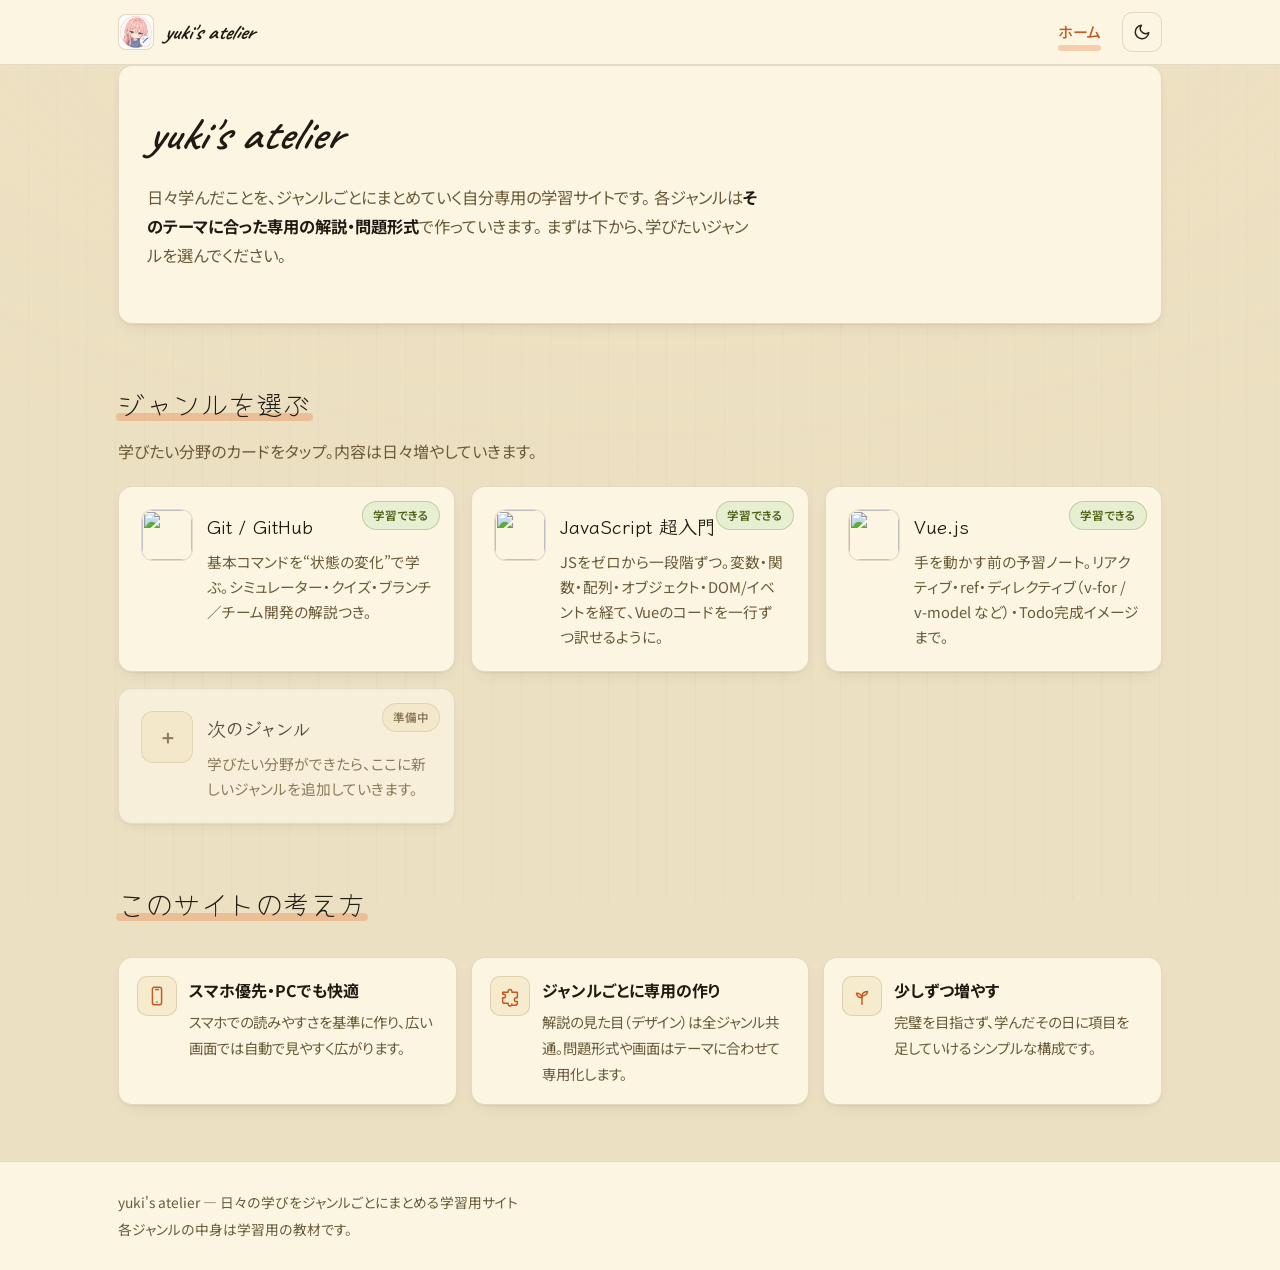
==== index.html @ 54a1a1e9 "Use Devicon brand logos for Git and Vue.js, matching JS Switch the Git and Vue.js hub-card and brand" ====
<!DOCTYPE html>
<html lang="ja">
<head>
  <meta charset="UTF-8" />
  <meta name="viewport" content="width=device-width, initial-scale=1.0" />
  <meta name="description" content="日々の学習をジャンルごとにまとめる、自分専用の学習サイト「yuki's atelier」。スマホでもPCでも使える。" />
  <title>yuki's atelier ｜ 日々の学びをまとめる</title>
  <link rel="icon" href="assets/icons/favicon.ico" sizes="any" />
  <link rel="icon" href="assets/icons/favicon-32.png" type="image/png" sizes="32x32" />
  <link rel="apple-touch-icon" href="assets/icons/apple-touch-icon.png" />
  <meta property="og:type" content="website" />
  <meta property="og:title" content="yuki's atelier" />
  <meta property="og:url" content="https://uiharuyuki.github.io/yuki-atelier/" />
  <meta property="og:image" content="https://uiharuyuki.github.io/yuki-atelier/assets/icons/og-atelier.png" />
  <meta property="og:image:alt" content="yuki's atelier mascot icon" />
  <meta name="twitter:card" content="summary_large_image" />
  <meta name="twitter:image" content="https://uiharuyuki.github.io/yuki-atelier/assets/icons/og-atelier.png" />
  <meta name="theme-color" content="#FBF5E2" media="(prefers-color-scheme: light)" />
  <meta name="theme-color" content="#1A1612" media="(prefers-color-scheme: dark)" />
  <link rel="stylesheet" href="css/style.css" />
</head>
<body>
  <!-- ===== ヘッダー ===== -->
  <header class="site-header">
    <div class="container header-inner">
      <a class="brand" href="index.html">
        <span class="brand-mark brand-mark-image" aria-hidden="true"><img src="assets/icons/atelier-icon.png" alt="" /></span>
        <span class="brand-text">yuki's atelier</span>
      </a>
      <div class="header-tools">
        <nav class="primary-nav" aria-label="メインメニュー">
          <a class="nav-link active" href="index.html" aria-current="page">ホーム</a>
        </nav>
        <button type="button" class="theme-toggle" data-theme-toggle aria-label="テーマ切替" aria-pressed="false">
          <svg class="icon-moon" viewBox="0 0 24 24" fill="none" stroke="currentColor" stroke-width="2" stroke-linecap="round" stroke-linejoin="round" aria-hidden="true"><path d="M21 12.79A9 9 0 1 1 11.21 3 7 7 0 0 0 21 12.79z"/></svg>
          <svg class="icon-sun" viewBox="0 0 24 24" fill="none" stroke="currentColor" stroke-width="2" stroke-linecap="round" stroke-linejoin="round" aria-hidden="true"><circle cx="12" cy="12" r="4"/><path d="M12 2v2M12 20v2M4.93 4.93l1.41 1.41M17.66 17.66l1.41 1.41M2 12h2M20 12h2M4.93 19.07l1.41-1.41M17.66 6.34l1.41-1.41"/></svg>
        </button>
      </div>
    </div>
  </header>

  <main class="container" id="app" tabindex="-1">

    <!-- ヒーロー -->
    <section class="hero">
      <h1 class="hero-title">yuki's atelier</h1>
      <p class="hero-lead">
        日々学んだことを、ジャンルごとにまとめていく自分専用の学習サイトです。
        各ジャンルは<strong>そのテーマに合った専用の解説・問題形式</strong>で作っていきます。
        まずは下から、学びたいジャンルを選んでください。
      </p>
    </section>

    <!-- ジャンル一覧 -->
    <section class="home-section">
      <h2 class="section-title">ジャンルを選ぶ</h2>
      <p class="section-lead">学びたい分野のカードをタップ。内容は日々増やしていきます。</p>

      <div class="hub-grid">

        <!-- Git（公開済み） -->
        <a class="hub-card" href="git/index.html">
          <span class="hub-icon hub-icon-image" aria-hidden="true"><img src="https://cdn.jsdelivr.net/gh/devicons/devicon@v2.16.0/icons/git/git-original.svg" alt="" loading="lazy" /></span>
          <span class="hub-card-body">
            <span class="hub-card-title">Git / GitHub</span>
            <span class="hub-card-desc">基本コマンドを“状態の変化”で学ぶ。シミュレーター・クイズ・ブランチ／チーム開発の解説つき。</span>
          </span>
          <span class="hub-badge hub-badge-ready">学習できる</span>
        </a>

        <!-- JavaScript（公開済み） -->
        <a class="hub-card" href="js/index.html">
          <span class="hub-icon hub-icon-image" aria-hidden="true"><img src="https://cdn.jsdelivr.net/gh/devicons/devicon@v2.16.0/icons/javascript/javascript-original.svg" alt="" loading="lazy" /></span>
          <span class="hub-card-body">
            <span class="hub-card-title">JavaScript 超入門</span>
            <span class="hub-card-desc">JSをゼロから一段階ずつ。変数・関数・配列・オブジェクト・DOM/イベントを経て、Vueのコードを一行ずつ訳せるように。</span>
          </span>
          <span class="hub-badge hub-badge-ready">学習できる</span>
        </a>

        <!-- Vue.js（公開済み） -->
        <a class="hub-card" href="vue/index.html">
          <span class="hub-icon hub-icon-image" aria-hidden="true"><img src="https://cdn.jsdelivr.net/gh/devicons/devicon@v2.16.0/icons/vuejs/vuejs-original.svg" alt="" loading="lazy" /></span>
          <span class="hub-card-body">
            <span class="hub-card-title">Vue.js</span>
            <span class="hub-card-desc">手を動かす前の予習ノート。リアクティブ・ref・ディレクティブ（v-for / v-model など）・Todo完成イメージまで。</span>
          </span>
          <span class="hub-badge hub-badge-ready">学習できる</span>
        </a>

        <!-- 今後追加するジャンルのプレースホルダー -->
        <div class="hub-card hub-card-soon" aria-disabled="true">
          <span class="hub-icon" aria-hidden="true">＋</span>
          <span class="hub-card-body">
            <span class="hub-card-title">次のジャンル</span>
            <span class="hub-card-desc">学びたい分野ができたら、ここに新しいジャンルを追加していきます。</span>
          </span>
          <span class="hub-badge hub-badge-soon">準備中</span>
        </div>

      </div>
    </section>

    <!-- このサイトについて -->
    <section class="home-section">
      <h2 class="section-title">このサイトの考え方</h2>
      <div class="hub-about">
        <div class="hub-about-item">
          <span class="hub-about-icon" aria-hidden="true">
            <svg class="ui-icon" aria-hidden="true"><use href="assets/icons/ui-icons.svg#ic-phone"/></svg>
          </span>
          <div>
            <strong>スマホ優先・PCでも快適</strong>
            <p class="muted">スマホでの読みやすさを基準に作り、広い画面では自動で見やすく広がります。</p>
          </div>
        </div>
        <div class="hub-about-item">
          <span class="hub-about-icon" aria-hidden="true">
            <svg class="ui-icon" aria-hidden="true"><use href="assets/icons/ui-icons.svg#ic-puzzle"/></svg>
          </span>
          <div>
            <strong>ジャンルごとに専用の作り</strong>
            <p class="muted">解説の見た目（デザイン）は全ジャンル共通。問題形式や画面はテーマに合わせて専用化します。</p>
          </div>
        </div>
        <div class="hub-about-item">
          <span class="hub-about-icon" aria-hidden="true">
            <svg class="ui-icon" aria-hidden="true"><use href="assets/icons/ui-icons.svg#ic-sprout"/></svg>
          </span>
          <div>
            <strong>少しずつ増やす</strong>
            <p class="muted">完璧を目指さず、学んだその日に項目を足していけるシンプルな構成です。</p>
          </div>
        </div>
      </div>
    </section>

  </main>

  <footer class="site-footer">
    <div class="container">
      <p>yuki's atelier — 日々の学びをジャンルごとにまとめる学習用サイト</p>
      <p class="muted">各ジャンルの中身は学習用の教材です。</p>
    </div>
  </footer>

  <script src="assets/js/theme.js"></script>
</body>
</html>
---- css/style.css ----
/* =====================================================================
 * style.css — yuki's atelier
 * ---------------------------------------------------------------------
 * デザイン方針:
 *  - 紙のノートのような穏やかな質感（クリーム色＋墨色テキスト）
 *  - オレンジをアクセント色に（マーカー線、CTA、現在地）
 *  - 見出しは手書き風（Klee One / Caveat）、本文は読みやすさ優先
 *  - ライト／ダーク両対応（OS設定＋ data-theme で手動切替）
 *  - 装飾オブジェクト（付箋／テープ／クリップ／破れ紙）は使わない
 *  - スマホ優先、PCで横並びに拡張
 * ===================================================================== */

@import url('https://fonts.googleapis.com/css2?family=Caveat:wght@500;600;700&family=Klee+One:wght@400;600&family=Noto+Sans+JP:wght@400;500;700&family=JetBrains+Mono:wght@400;500;700&family=Yomogi&family=Zen+Kurenaido&display=swap');

/* ===== カラー・タイポ・サイズトークン ===== */
:root {
  --paper:        #FBF5E2;
  --paper-deep:   #F6EBCC;
  --paper-sunken: #E3D5B2;
  --page:         #ECE0C2;
  --ink:          #2A2317;
  --ink-strong:   #1F1A12;
  --ink-soft:     #6B5A38;
  --ink-faint:    #9A8762;
  --border:       rgba(80, 55, 20, 0.14);
  --border-strong:rgba(80, 55, 20, 0.28);
  --accent:       #E97134;
  --accent-deep:  #C25A22;
  --accent-light: #F19146;
  --marker:       rgba(233, 113, 52, 0.30);
  --info-bg:      #FBF0D9;
  --info-bd:      rgba(180, 120, 30, 0.22);
  --warn-bg:      #FBE7CC;
  --warn-bd:      rgba(180, 90, 20, 0.30);
  --ok-bg:        #E7EFD3;
  --ok-bd:        rgba(110, 130, 40, 0.30);
  --ok-text:      #4F6014;
  --ng-text:      #B8421A;
  --code-bg:      #1F1B16;
  --code-text:    #E0D4BA;
  --code-mute:    #9A8762;
  --code-keyword: #F1B454;
  --code-string:  #C7D69B;
  --code-comment: #87765A;

  --shadow:    0 1px 2px rgba(60,40,15,0.06), 0 6px 18px -10px rgba(60,40,15,0.20);
  --shadow-lg: 0 2px 4px rgba(60,40,15,0.08), 0 18px 36px -16px rgba(60,40,15,0.30);

  --radius:    14px;
  --radius-sm: 10px;
  --radius-xs: 6px;

  --maxw: 1080px;

  --font-hand: 'Klee One', 'Caveat', 'Hiragino Mincho ProN', 'Yu Mincho', serif;
  --font-script: 'Caveat', 'Klee One', 'Hiragino Mincho ProN', cursive;
  --font-hand-fancy: 'Yomogi', 'Zen Kurenaido', 'Klee One', 'Caveat', 'Hiragino Mincho ProN', cursive;
  --font-body: 'Noto Sans JP', -apple-system, BlinkMacSystemFont, 'Segoe UI',
               'Hiragino Kaku Gothic ProN', Meiryo, sans-serif;
  --font-mono: 'JetBrains Mono', ui-monospace, SFMono-Regular, 'SF Mono', Menlo, Consolas, monospace;
}

/* ダーク（OS設定で自動） */
@media (prefers-color-scheme: dark) {
  :root:not([data-theme="light"]) {
    --paper:        #2C2620;
    --paper-deep:   #221D17;
    --paper-sunken: #1A1612;
    --page:         #1A1612;
    --ink:          #E8DCC0;
    --ink-strong:   #F4EBCF;
    --ink-soft:     #BFAE85;
    --ink-faint:    #8C7C58;
    --border:       rgba(220, 200, 160, 0.14);
    --border-strong:rgba(220, 200, 160, 0.28);
    --accent:       #EE8E55;
    --accent-deep:  #D4742F;
    --accent-light: #F2A773;
    --marker:       rgba(238, 142, 85, 0.30);
    --info-bg:      #2E261C;
    --info-bd:      rgba(220, 180, 110, 0.20);
    --warn-bg:      #3A2A1C;
    --warn-bd:      rgba(240, 160, 80, 0.30);
    --ok-bg:        #232818;
    --ok-bd:        rgba(180, 200, 110, 0.24);
    --ok-text:      #BACB7C;
    --ng-text:      #E89370;
    --code-bg:      #15110D;
    --code-text:    #DCCFAA;

    --shadow:    0 1px 2px rgba(0,0,0,0.4), 0 8px 22px -10px rgba(0,0,0,0.6);
    --shadow-lg: 0 2px 4px rgba(0,0,0,0.45), 0 20px 40px -16px rgba(0,0,0,0.7);
  }
}

/* ダーク（手動指定） */
:root[data-theme="dark"] {
  --paper:        #2C2620;
  --paper-deep:   #221D17;
  --paper-sunken: #1A1612;
  --page:         #1A1612;
  --ink:          #E8DCC0;
  --ink-strong:   #F4EBCF;
  --ink-soft:     #BFAE85;
  --ink-faint:    #8C7C58;
  --border:       rgba(220, 200, 160, 0.14);
  --border-strong:rgba(220, 200, 160, 0.28);
  --accent:       #EE8E55;
  --accent-deep:  #D4742F;
  --accent-light: #F2A773;
  --marker:       rgba(238, 142, 85, 0.30);
  --info-bg:      #2E261C;
  --info-bd:      rgba(220, 180, 110, 0.20);
  --warn-bg:      #3A2A1C;
  --warn-bd:      rgba(240, 160, 80, 0.30);
  --ok-bg:        #232818;
  --ok-bd:        rgba(180, 200, 110, 0.24);
  --ok-text:      #BACB7C;
  --ng-text:      #E89370;
  --code-bg:      #15110D;
  --code-text:    #DCCFAA;

  --shadow:    0 1px 2px rgba(0,0,0,0.4), 0 8px 22px -10px rgba(0,0,0,0.6);
  --shadow-lg: 0 2px 4px rgba(0,0,0,0.45), 0 20px 40px -16px rgba(0,0,0,0.7);
}

/* ===== リセット ===== */
*, *::before, *::after { box-sizing: border-box; }
html { -webkit-text-size-adjust: 100%; scroll-behavior: smooth; }
body {
  margin: 0;
  font-family: var(--font-body);
  color: var(--ink);
  background: var(--page);
  line-height: 1.8;
  font-size: 16px;
  font-feature-settings: "palt";
}
/* 紙の繊維感（薄い縦罫線とノイズ風グラデーション） */
body::before {
  content: "";
  position: fixed; inset: 0; pointer-events: none; z-index: 0;
  background:
    repeating-linear-gradient(90deg,
      transparent 0, transparent 28px,
      rgba(80,55,20,0.025) 28px, rgba(80,55,20,0.025) 29px),
    radial-gradient(120% 80% at 50% 0%, rgba(255,236,200,0.20), transparent 70%);
}
:root[data-theme="dark"] body::before {
  background:
    repeating-linear-gradient(90deg,
      transparent 0, transparent 28px,
      rgba(220,200,160,0.025) 28px, rgba(220,200,160,0.025) 29px),
    radial-gradient(120% 80% at 50% 0%, rgba(80,55,25,0.30), transparent 70%);
}
@media (prefers-color-scheme: dark) {
  :root:not([data-theme="light"]) body::before {
    background:
      repeating-linear-gradient(90deg,
        transparent 0, transparent 28px,
        rgba(220,200,160,0.025) 28px, rgba(220,200,160,0.025) 29px),
      radial-gradient(120% 80% at 50% 0%, rgba(80,55,25,0.30), transparent 70%);
  }
}
body > * { position: relative; z-index: 1; }

h1, h2, h3, h4 {
  font-family: var(--font-hand);
  color: var(--ink-strong);
  font-weight: 600;
  line-height: 1.45;
  margin: 0 0 .5em;
  letter-spacing: 0.01em;
}
p { margin: 0 0 1em; }
a { color: var(--accent-deep); text-decoration-color: var(--marker); text-decoration-thickness: 2px; text-underline-offset: 3px; }
a:hover { color: var(--accent); }
strong { color: var(--ink-strong); font-weight: 700; }

code, .mono {
  font-family: var(--font-mono);
  font-size: 0.92em;
}

/* ===== 共通アイコン（SVG スプライト） ===== */
.ui-icon {
  display: inline-block;
  width: 1em; height: 1em;
  vertical-align: -0.12em;
  fill: none; stroke: currentColor;
  flex: 0 0 auto;
}
.ui-icon-lg { width: 28px; height: 28px; vertical-align: middle; }
.ui-icon-md { width: 22px; height: 22px; vertical-align: middle; }
.ui-icon-sm { width: 16px; height: 16px; vertical-align: -0.18em; }
.ui-icon-inline { width: 1em; height: 1em; vertical-align: -0.14em; margin-right: 2px; }
.ui-icon.ok { color: var(--ok-text); }
.ui-icon.ng { color: var(--ng-text); }
.ui-icon.accent { color: var(--accent-deep); }

button { font-family: inherit; }

.container { width: 100%; max-width: var(--maxw); margin: 0 auto; padding: 0 18px; }
.muted { color: var(--ink-soft); }
.small { font-size: .86rem; }

.sr-only {
  position: absolute; width: 1px; height: 1px; padding: 0; margin: -1px;
  overflow: hidden; clip: rect(0,0,0,0); white-space: nowrap; border: 0;
}

:focus-visible {
  outline: 3px solid rgba(233, 113, 52, 0.45);
  outline-offset: 2px;
  border-radius: 4px;
}
#app:focus { outline: none; }

/* ===== ヘッダー ===== */
.site-header {
  background: var(--paper);
  border-bottom: 1px solid var(--border);
  position: sticky; top: 0; z-index: 50;
  backdrop-filter: blur(4px);
}
.header-inner {
  display: flex; align-items: center; justify-content: space-between;
  min-height: 64px; gap: 12px;
}
.header-tools {
  display: flex; align-items: center; gap: 8px;
}
.brand {
  display: inline-flex; align-items: center; gap: 10px;
  color: var(--ink-strong); text-decoration: none;
  font-family: var(--font-script);
  font-weight: 700; font-size: 1.35rem; font-style: italic;
  line-height: 1;
}
.brand-mark {
  display: inline-grid; place-items: center;
  width: 36px; height: 36px; border-radius: 8px;
  background: var(--paper-deep); color: var(--accent-deep);
  font-family: var(--font-mono); font-weight: 700; font-size: 0.95rem;
  border: 1px solid var(--border);
  letter-spacing: -0.02em;
}
.brand-mark-image {
  background: var(--paper);
  overflow: hidden;
  padding: 0;
}
.brand-mark img {
  display: block;
  width: 100%; height: 100%;
  border-radius: inherit;
  object-fit: cover;
}
.primary-nav { display: flex; gap: 2px; align-items: center; }
.nav-link {
  background: transparent; border: none; cursor: pointer;
  padding: 9px 13px; border-radius: var(--radius-sm);
  color: var(--ink-soft); font-size: .94rem; font-weight: 500;
  text-decoration: none; display: inline-flex; align-items: center;
  font-family: var(--font-body);
}
.nav-link:hover { background: var(--paper-deep); color: var(--ink); }
.nav-link.active {
  color: var(--accent-deep);
  background: transparent;
  position: relative;
}
.nav-link.active::after {
  content: ""; position: absolute;
  left: 13px; right: 13px; bottom: 4px; height: 6px;
  background: var(--marker); border-radius: 4px;
  z-index: -1;
}
.nav-hub { color: var(--accent-deep); font-weight: 600; }

.nav-toggle {
  display: none; width: 44px; height: 44px;
  border: 1px solid var(--border); background: var(--paper);
  border-radius: var(--radius-sm); cursor: pointer; position: relative;
}
.nav-toggle-bar, .nav-toggle-bar::before, .nav-toggle-bar::after {
  content: ""; position: absolute; left: 50%; width: 18px; height: 2px;
  background: var(--ink); transform: translateX(-50%); transition: .2s;
}
.nav-toggle-bar { top: 50%; transform: translate(-50%, -50%); }
.nav-toggle-bar::before { top: -6px; }
.nav-toggle-bar::after { top: 6px; }

/* テーマ切替ボタン */
.theme-toggle {
  display: inline-grid; place-items: center;
  width: 40px; height: 40px;
  border: 1px solid var(--border); border-radius: var(--radius-sm);
  background: var(--paper); color: var(--ink);
  cursor: pointer; transition: background .15s, border-color .15s;
}
.theme-toggle:hover { background: var(--paper-deep); border-color: var(--border-strong); }
.theme-toggle svg { width: 18px; height: 18px; }
.theme-toggle .icon-sun { display: none; }
.theme-toggle .icon-moon { display: block; }
:root[data-theme="dark"] .theme-toggle .icon-sun { display: block; }
:root[data-theme="dark"] .theme-toggle .icon-moon { display: none; }
@media (prefers-color-scheme: dark) {
  :root:not([data-theme="light"]) .theme-toggle .icon-sun { display: block; }
  :root:not([data-theme="light"]) .theme-toggle .icon-moon { display: none; }
}

/* ===== レイアウト共通 ===== */
main { padding: 32px 0 64px; min-height: 60vh; }
.view-title {
  font-size: 2.2rem;
  display: inline-block; position: relative;
  font-family: var(--font-hand-fancy);
  font-weight: 400;
  letter-spacing: 0.02em;
}
.view-title::after {
  content: ""; position: absolute;
  left: -4px; right: -4px; bottom: 4px; height: 10px;
  background: var(--marker); border-radius: 6px; z-index: -1;
}
.view-lead { color: var(--ink-soft); max-width: 70ch; margin-bottom: 28px; font-size: 1rem; }
.section-title {
  font-size: 1.7rem; margin-top: 12px;
  display: inline-block; position: relative;
  font-family: var(--font-hand-fancy);
  font-weight: 400;
  letter-spacing: 0.02em;
}
.section-title::after {
  content: ""; position: absolute;
  left: -2px; right: -2px; bottom: 2px; height: 8px;
  background: var(--marker); border-radius: 4px; z-index: -1;
}
.section-lead { color: var(--ink-soft); max-width: 70ch; }
.home-section, .progress-panel { margin-top: 48px; }

/* ===== ボタン ===== */
.btn {
  display: inline-flex; align-items: center; justify-content: center;
  min-height: 44px; padding: 10px 20px; border-radius: var(--radius-sm);
  font-size: .98rem; font-weight: 600; cursor: pointer;
  border: 1px solid transparent;
  text-decoration: none; transition: background .15s, transform .05s, box-shadow .15s;
  font-family: var(--font-body);
}
.btn:active { transform: translateY(1px); }
.btn-primary {
  background: linear-gradient(180deg, var(--accent-light) 0%, var(--accent) 100%);
  color: #FFFAEC; border-color: var(--accent-deep);
  box-shadow: 0 1px 2px rgba(195,80,30,0.25);
}
.btn-primary:hover { filter: brightness(1.05); box-shadow: var(--shadow); }
.btn-ghost {
  background: var(--paper); color: var(--ink);
  border-color: var(--border-strong);
}
.btn-ghost:hover { background: var(--paper-deep); }
.btn-sm { min-height: 38px; padding: 6px 14px; font-size: .88rem; }

/* ===== ヒーロー ===== */
.hero {
  background: var(--paper);
  border: 1px solid var(--border); border-radius: var(--radius);
  padding: 36px 28px; box-shadow: var(--shadow);
  position: relative;
}
.hero-title {
  font-size: 2.4rem;
  font-family: var(--font-script); font-style: italic;
  margin-bottom: .35em;
}
.hero-lead { color: var(--ink-soft); max-width: 68ch; font-size: 1.02rem; }
.hero-actions { display: flex; flex-wrap: wrap; gap: 10px; margin-top: 14px; }

/* ===== 共通カード ===== */
.progress-panel {
  background: var(--paper); border: 1px solid var(--border);
  border-radius: var(--radius); padding: 24px; box-shadow: var(--shadow);
}
.stat-row { display: grid; grid-template-columns: repeat(3, 1fr); gap: 12px; }
.stat {
  background: var(--paper-deep); border: 1px solid var(--border);
  border-radius: var(--radius-sm); padding: 16px 12px; text-align: center;
}
.stat-num { display: block; font-size: 1.6rem; font-weight: 700; color: var(--accent-deep); font-family: var(--font-hand); }
.stat-label { display: block; font-size: .82rem; color: var(--ink-soft); margin-top: 4px; }

/* ===== ホーム: 入口カード ===== */
.entry-grid { display: grid; grid-template-columns: 1fr; gap: 14px; }
.entry-card {
  text-align: left; background: var(--paper);
  border: 1px solid var(--border); border-radius: var(--radius);
  padding: 22px; cursor: pointer; box-shadow: var(--shadow);
  transition: border-color .15s, transform .08s, box-shadow .15s;
  color: var(--ink); font-family: inherit;
}
.entry-card:hover { border-color: var(--accent); transform: translateY(-2px); box-shadow: var(--shadow-lg); }
.entry-icon {
  display: inline-grid; place-items: center;
  width: 38px; height: 38px; border-radius: 10px;
  background: var(--paper-deep); border: 1px solid var(--border);
  color: var(--accent-deep);
}
.entry-icon .ui-icon { width: 22px; height: 22px; }
.entry-title { font-size: 1.15rem; margin: 8px 0 4px; }
.entry-desc { color: var(--ink-soft); margin: 0; font-size: .92rem; }

/* ===== ジャンルカード（atelierハブ） ===== */
.hub-grid {
  display: grid; grid-template-columns: 1fr; gap: 16px; margin-top: 20px;
}
.hub-card {
  position: relative; display: flex; align-items: flex-start; gap: 14px;
  background: var(--paper); border: 1px solid var(--border); border-radius: var(--radius);
  padding: 22px 22px 22px 22px; box-shadow: var(--shadow);
  text-decoration: none; color: var(--ink);
  transition: border-color .15s, transform .08s, box-shadow .15s;
}
.hub-card:hover { border-color: var(--accent); transform: translateY(-2px); box-shadow: var(--shadow-lg); }
.hub-icon {
  flex: 0 0 auto; display: inline-grid; place-items: center;
  width: 52px; height: 52px; border-radius: 12px;
  background: var(--paper-deep); border: 1px solid var(--border);
  font-size: 1.2rem; color: var(--accent-deep);
  font-family: var(--font-mono); font-weight: 700;
}
.hub-icon-image { background: var(--paper); overflow: hidden; padding: 0; }
.hub-icon img {
  display: block;
  width: 100%; height: 100%;
  border-radius: inherit;
  object-fit: cover;
}
.hub-card-body { display: flex; flex-direction: column; gap: 6px; }
.hub-card-title {
  font-weight: 600; font-size: 1.18rem;
  font-family: var(--font-hand); color: var(--ink-strong);
}
.hub-card-desc { color: var(--ink-soft); font-size: .92rem; line-height: 1.7; }

/* 状態バッジ */
.hub-badge {
  position: absolute; top: 14px; right: 14px;
  font-size: .72rem; font-weight: 600; padding: 3px 10px;
  border-radius: 999px; white-space: nowrap;
  font-family: var(--font-body);
}
.hub-badge-ready {
  background: var(--ok-bg); color: var(--ok-text);
  border: 1px solid var(--ok-bd);
}
.hub-badge-soon  {
  background: var(--paper-deep); color: var(--ink-soft);
  border: 1px solid var(--border);
}
.hub-card-soon { cursor: default; opacity: .75; }
.hub-card-soon:hover { transform: none; border-color: var(--border); box-shadow: var(--shadow); }
.hub-card-soon .hub-icon { color: var(--ink-soft); }

/* このサイトについて */
.hub-about { display: grid; grid-template-columns: 1fr; gap: 14px; margin-top: 20px; }
.hub-about-item {
  display: flex; gap: 12px; align-items: flex-start;
  background: var(--paper); border: 1px solid var(--border);
  border-radius: var(--radius); padding: 18px; box-shadow: var(--shadow);
}
.hub-about-icon {
  flex: 0 0 auto;
  display: inline-grid; place-items: center;
  width: 40px; height: 40px; border-radius: 10px;
  background: var(--paper-deep); border: 1px solid var(--border);
  color: var(--accent-deep);
}
.hub-about-icon .ui-icon { width: 22px; height: 22px; }
.hub-about-item p { margin: 4px 0 0; font-size: .9rem; color: var(--ink-soft); }
.hub-about-item strong { color: var(--ink-strong); }

/* ===== 4つの状態エリア（Git） ===== */
.state-areas {
  display: grid; grid-template-columns: 1fr; gap: 10px; margin-top: 16px;
}
.state-col {
  background: var(--paper); border: 1px solid var(--border);
  border-radius: var(--radius); padding: 16px; box-shadow: var(--shadow);
  border-top: 4px solid var(--border-strong);
}
.area-working { border-top-color: #8E6FB0; }
.area-staging { border-top-color: var(--accent); }
.area-local   { border-top-color: #6B8C3A; }
.area-github  { border-top-color: #3C7AAD; }
.area-head { margin-bottom: 10px; }
.area-title { font-size: 1.05rem; margin: 0; font-family: var(--font-hand); }
.area-sub { font-size: .78rem; color: var(--ink-soft); margin: 2px 0 0; }
.area-body { display: flex; flex-direction: column; gap: 8px; min-height: 48px; }
.area-empty { color: var(--ink-soft); font-size: .85rem; margin: 6px 0; }
.area-note { font-size: .76rem; color: var(--ink-soft); margin: 10px 0 0; border-top: 1px dashed var(--border); padding-top: 8px; }

/* ファイル/コミットカード */
.card {
  display: flex; align-items: center; gap: 8px;
  background: var(--paper-deep); border: 1px solid var(--border);
  border-radius: var(--radius-sm); padding: 8px 12px; font-size: .9rem;
  animation: pop .25s ease;
}
@keyframes pop { from { opacity: 0; transform: scale(.96); } to { opacity: 1; transform: scale(1); } }
.card-icon { display: inline-flex; align-items: center; color: var(--ink-soft); }
.card-icon .ui-icon { width: 14px; height: 14px; }
.commit-card .card-icon { color: var(--accent-deep); }
.card-name { flex: 1; font-weight: 600; word-break: break-all; font-family: var(--font-mono); font-size: .88rem; }
.card-tag {
  font-size: .72rem; padding: 2px 8px; border-radius: 999px;
  background: var(--paper-sunken); color: var(--ink-soft); white-space: nowrap;
}
.file-card.kind-modified { border-left: 3px solid var(--accent); }
.file-card.kind-untracked { border-left: 3px solid #8E6FB0; }
.file-card.kind-staged { border-left: 3px solid #6B8C3A; }
.commit-card { background: var(--ok-bg); border-color: var(--ok-bd); }
.commit-card.incoming { background: var(--warn-bg); border-color: var(--warn-bd); }
.commit-id { font-family: var(--font-mono); font-size: .76rem; color: var(--ok-text); }
.commit-card.incoming .commit-id { color: var(--accent-deep); }

.area-arrow {
  display: flex; align-items: center; justify-content: center; gap: 8px;
  color: var(--ink-soft); font-size: .82rem;
}
.arrow-glyph { transform: rotate(90deg); font-size: 1.2rem; color: var(--ink-faint); }
.arrow-label { font-family: var(--font-mono); font-size: .76rem; background: var(--paper-sunken); padding: 2px 8px; border-radius: 999px; }

/* ===== 状況から学ぶ ===== */
.situation-grid { display: grid; grid-template-columns: 1fr; gap: 14px; }
.situation-card {
  display: flex; flex-direction: column; gap: 6px; text-align: left;
  background: var(--paper); border: 1px solid var(--border); border-radius: var(--radius);
  padding: 18px; cursor: pointer; box-shadow: var(--shadow);
  transition: border-color .15s, transform .08s;
  color: var(--ink); font-family: inherit;
}
.situation-card:hover { border-color: var(--accent); transform: translateY(-2px); }
.situation-icon {
  display: inline-grid; place-items: center;
  width: 36px; height: 36px; border-radius: 9px;
  background: var(--paper-deep); border: 1px solid var(--border);
  color: var(--accent-deep);
  flex: 0 0 auto;
}
.situation-icon .ui-icon { width: 20px; height: 20px; }
.situation-title { font-weight: 700; font-size: 1.05rem; font-family: var(--font-hand); }
.situation-desc { color: var(--ink-soft); font-size: .9rem; }

/* 詳細パネル */
.detail-panel { margin-top: 22px; }
.detail-card {
  background: var(--paper); border: 1px solid var(--border); border-radius: var(--radius);
  padding: 24px; box-shadow: var(--shadow); animation: pop .2s ease;
}
.detail-title { font-size: 1.4rem; }
.detail-cmd-name {
  font-size: 1.15rem; background: var(--paper-deep);
  padding: 4px 12px; border-radius: 8px; border: 1px solid var(--border);
  font-family: var(--font-mono);
}
.detail-block { margin: 16px 0; }
.detail-label { font-size: .82rem; color: var(--ink-soft); margin: 0 0 4px; font-weight: 700; }
.detail-block p { margin: 0; }
.myth {
  color: var(--accent-deep); background: var(--warn-bg);
  border: 1px solid var(--warn-bd); padding: 10px 14px; border-radius: var(--radius-sm);
}
.cmd-pill-list { list-style: none; padding: 0; margin: 0; display: flex; flex-wrap: wrap; gap: 8px; }
.cmd-pill {
  background: var(--info-bg); border: 1px solid var(--info-bd);
  color: var(--accent-deep); padding: 6px 12px; border-radius: 999px;
  font-size: .85rem; font-family: var(--font-mono);
}

/* デモステージ */
.demo-stage { margin-top: 16px; }
.mini-terminal {
  background: var(--code-bg); color: var(--code-text);
  border-radius: var(--radius-sm); padding: 14px 16px;
  font-family: var(--font-mono); font-size: .85rem; line-height: 1.85;
  overflow-x: auto; margin-bottom: 14px;
  border: 1px solid rgba(0,0,0,0.1);
  white-space: pre-wrap; word-break: break-word;
}

/* ===== コマンドから学ぶ ===== */
.command-grid { display: grid; grid-template-columns: 1fr; gap: 14px; }
.command-card {
  position: relative; text-align: left; background: var(--paper);
  border: 1px solid var(--border); border-radius: var(--radius); padding: 18px;
  cursor: pointer; box-shadow: var(--shadow);
  transition: border-color .15s, transform .08s;
  color: var(--ink); font-family: inherit;
}
.command-card:hover { border-color: var(--accent); transform: translateY(-2px); }
.command-name {
  display: inline-block; font-size: .95rem; font-weight: 700; color: var(--accent-deep);
  background: var(--paper-deep); padding: 4px 10px; border-radius: 6px;
  border: 1px solid var(--border); font-family: var(--font-mono);
}
.command-area {
  display: inline-block; margin-left: 8px; font-size: .72rem;
  background: var(--paper-sunken); color: var(--ink-soft);
  padding: 2px 10px; border-radius: 999px;
}
.command-meaning { margin: 12px 0 0; color: var(--ink-soft); font-size: .9rem; }
.learned-badge {
  position: absolute; top: 14px; right: 14px;
  font-size: .72rem; color: var(--ok-text); background: var(--ok-bg);
  border: 1px solid var(--ok-bd); padding: 3px 10px; border-radius: 999px;
  display: inline-flex; align-items: center; gap: 4px;
}
.learned-badge .ui-icon { width: 12px; height: 12px; }

/* ===== シミュレーター ===== */
.helper-row { display: flex; flex-wrap: wrap; gap: 8px; margin-bottom: 14px; }
.sim-btn-grid { display: grid; grid-template-columns: repeat(auto-fill, minmax(160px, 1fr)); gap: 10px; margin-bottom: 16px; }
.sim-cmd-btn {
  min-height: 44px; background: var(--paper); border: 1px solid var(--border);
  border-radius: var(--radius-sm); padding: 8px 12px; cursor: pointer; text-align: left;
  transition: border-color .15s, background .15s;
  color: var(--ink);
}
.sim-cmd-btn:hover { border-color: var(--accent); background: var(--paper-deep); }
.sim-cmd-btn code { font-size: .85rem; color: var(--ink); font-family: var(--font-mono); }

.sim-form { display: flex; gap: 8px; margin-bottom: 16px; flex-wrap: wrap; }
.sim-input {
  flex: 1 1 220px; min-height: 44px; padding: 10px 14px;
  border: 1px solid var(--border-strong); border-radius: var(--radius-sm); font-size: .95rem;
  font-family: var(--font-mono); background: var(--paper); color: var(--ink);
}
.sim-input:focus { border-color: var(--accent); outline: none; box-shadow: 0 0 0 3px rgba(233,113,52,0.18); }

.terminal {
  background: var(--code-bg); color: var(--code-text);
  border-radius: var(--radius); padding: 16px 18px;
  font-family: var(--font-mono); font-size: .88rem; line-height: 1.85;
  max-height: 260px; overflow-y: auto; margin-bottom: 28px;
  border: 1px solid rgba(0,0,0,0.15);
}
.term-line { white-space: pre-wrap; word-break: break-word; margin: 2px 0; }
.term-prompt { color: #C7D69B; }
.term-info { color: #87765A; }
.term-err { color: #E89370; }
.term-out { color: var(--code-text); }

/* ===== クイズ ===== */
.quiz-mode-row { display: flex; flex-wrap: wrap; gap: 10px; margin: 22px 0; }
.quiz-stage { margin-top: 8px; }
.quiz-card {
  background: var(--paper); border: 1px solid var(--border); border-radius: var(--radius);
  padding: 24px; box-shadow: var(--shadow); animation: pop .2s ease;
}
.quiz-counter { color: var(--ink-soft); font-size: .85rem; margin: 0 0 6px; font-family: var(--font-mono); }
.quiz-question { font-size: 1.25rem; margin-bottom: 18px; font-family: var(--font-hand); }
.quiz-choices { display: grid; grid-template-columns: 1fr; gap: 10px; margin-bottom: 14px; }
.quiz-choice {
  min-height: 48px; text-align: left; background: var(--paper-deep);
  border: 1px solid var(--border); border-radius: var(--radius-sm); padding: 12px 16px;
  cursor: pointer; transition: border-color .15s, background .15s;
  color: var(--ink); font-family: inherit;
}
.quiz-choice:hover:not(:disabled) { border-color: var(--accent); background: var(--paper); }
.quiz-choice:disabled { cursor: default; }
.quiz-choice.correct { background: var(--ok-bg); border-color: var(--ok-bd); }
.quiz-choice.wrong { background: var(--warn-bg); border-color: var(--warn-bd); }
.quiz-choice code { font-size: .9rem; }

.quiz-feedback { margin-top: 10px; }
.fb-result { font-weight: 700; font-size: 1.05rem; margin: 8px 0; font-family: var(--font-hand); }
.fb-result.ok { color: var(--ok-text); }
.fb-result.ng { color: var(--ng-text); }
.fb-explain {
  background: var(--paper-deep); border: 1px solid var(--border);
  border-radius: var(--radius-sm); padding: 14px; margin-bottom: 14px;
}
.quiz-empty {
  background: var(--paper); border: 1px dashed var(--border-strong);
  border-radius: var(--radius); padding: 28px; text-align: center; color: var(--ink-soft);
}

/* ===== フッター ===== */
.site-footer {
  border-top: 1px solid var(--border); background: var(--paper);
  padding: 26px 0; margin-top: 56px;
}
.site-footer p { margin: 2px 0; font-size: .86rem; color: var(--ink-soft); }

/* ===== コールアウト ===== */
.callout {
  border-radius: var(--radius-sm); padding: 14px 16px 14px 18px;
  margin: 18px 0; font-size: .94rem; line-height: 1.85;
  border: 1px solid var(--border);
  background: var(--paper-deep);
  position: relative;
}
.callout::before {
  content: ""; position: absolute;
  left: 0; top: 8px; bottom: 8px; width: 3px;
  background: var(--ink-faint); border-radius: 2px;
}
.callout-info {
  background: var(--info-bg); border-color: var(--info-bd);
}
.callout-info::before { background: var(--accent); }
.callout-warn {
  background: var(--warn-bg); border-color: var(--warn-bd);
  color: var(--ink);
}
.callout-warn::before { background: var(--accent-deep); }
.callout code {
  background: rgba(80,55,20,0.08); color: var(--ink-strong);
  padding: 1px 6px; border-radius: 4px; border: 1px solid var(--border);
}
:root[data-theme="dark"] .callout code {
  background: rgba(220,200,160,0.10);
}
@media (prefers-color-scheme: dark) {
  :root:not([data-theme="light"]) .callout code {
    background: rgba(220,200,160,0.10);
  }
}

/* ===== 比較カード ===== */
.compare-grid { display: grid; grid-template-columns: 1fr; gap: 14px; margin: 18px 0; }
.compare-card {
  background: var(--paper); border: 1px solid var(--border);
  border-radius: var(--radius); padding: 20px; box-shadow: var(--shadow);
  border-top: 4px solid var(--border-strong);
}
.compare-main { border-top-color: #6B8C3A; }
.compare-feature { border-top-color: #8E6FB0; }
.compare-title { font-size: 1.05rem; margin-bottom: 8px; font-family: var(--font-hand); }
.compare-card ul { margin: 0; padding-left: 1.2em; }
.compare-card li { margin: 4px 0; font-size: .92rem; }

/* ===== テーブル ===== */
.branch-table {
  width: 100%; border-collapse: collapse; margin: 18px 0; font-size: .92rem;
  background: var(--paper); border: 1px solid var(--border);
  border-radius: var(--radius); overflow: hidden;
}
.branch-table th, .branch-table td {
  text-align: left; padding: 12px 14px;
  border-bottom: 1px solid var(--border); vertical-align: top;
}
.branch-table thead th {
  background: var(--paper-deep); font-size: .86rem;
  font-family: var(--font-hand); font-weight: 600;
  color: var(--ink-strong);
}
.branch-table tr:last-child td { border-bottom: none; }
.branch-table code {
  background: var(--paper-deep); padding: 1px 6px;
  border-radius: 4px; border: 1px solid var(--border);
}
.cmd-table-wrap { overflow-x: auto; }
.branch-section { margin: 32px 0; }
.branch-section code { word-break: break-word; }
.nowrap { white-space: nowrap; }

/* ===== ブランチ図（Git） ===== */
.git-graph {
  display: flex; flex-direction: column; gap: 14px;
  background: var(--paper-deep); border: 1px solid var(--border);
  border-radius: var(--radius); padding: 20px; margin: 18px 0;
}
.glane {
  background: var(--paper); border: 1px solid var(--border);
  border-radius: var(--radius); padding: 16px; box-shadow: var(--shadow);
}
.glane-head { font-weight: 700; display: flex; align-items: center; gap: 8px; margin-bottom: 8px; font-family: var(--font-hand); }
.glane-dot { width: 12px; height: 12px; border-radius: 50%; display: inline-block; }
.glane-main .glane-dot { background: #6B8C3A; }
.glane-feature .glane-dot { background: #8E6FB0; }
.gcommits { list-style: none; margin: 0; padding: 0; }
.gc { position: relative; padding: 8px 0 8px 28px; font-size: .9rem; }
.gc::before {
  content: ""; position: absolute; left: 0; top: 13px;
  width: 14px; height: 14px; border-radius: 50%; background: var(--paper); z-index: 1;
}
.glane-main .gc::before { border: 3px solid #6B8C3A; }
.glane-feature .gc::before { border: 3px solid #8E6FB0; }
.gc::after {
  content: ""; position: absolute; left: 6px; top: 13px; bottom: -8px; width: 2px;
}
.glane-main .gc::after { background: rgba(107,140,58,0.5); }
.glane-feature .gc::after { background: rgba(142,111,176,0.5); }
.gc:last-child::after { display: none; }
.gc-split { color: var(--accent-deep); font-weight: 700; }
.gc-merge, .gc-done { color: var(--ok-text); font-weight: 700; }
.gc code { background: var(--paper-deep); padding: 1px 5px; border-radius: 4px; border: 1px solid var(--border); }

.gconnect { display: flex; justify-content: space-between; gap: 10px; }
.gconnect-arrow { font-size: .82rem; font-weight: 700; padding: 4px 12px; border-radius: 999px; }
.gconnect-split { background: var(--info-bg); color: var(--accent-deep); border: 1px solid var(--info-bd); }
.gconnect-merge { background: var(--ok-bg); color: var(--ok-text); border: 1px solid var(--ok-bd); }

/* 理由リスト */
.reason-list { margin: 14px 0; padding-left: 1.3em; }
.reason-list li { margin: 8px 0; }

/* CTA */
.branch-cta { display: flex; flex-wrap: wrap; gap: 10px; margin-top: 18px; }
.branch-banner {
  display: flex; align-items: center; gap: 14px; margin-top: 24px;
  background: var(--paper); border: 1px solid var(--border);
  border-radius: var(--radius); padding: 18px 20px;
  text-decoration: none; color: var(--ink);
  box-shadow: var(--shadow); transition: transform .08s, border-color .15s;
  border-left: 4px solid var(--accent);
}
.branch-banner:hover { transform: translateY(-2px); border-color: var(--accent); }
.branch-banner-icon {
  display: inline-grid; place-items: center;
  width: 40px; height: 40px; border-radius: 10px;
  background: var(--paper-deep); border: 1px solid var(--border);
  color: var(--accent-deep); flex: 0 0 auto;
}
.branch-banner-icon .ui-icon { width: 22px; height: 22px; }
.branch-banner-sub { display: block; color: var(--ink-soft); font-size: .88rem; margin-top: 2px; }
.branch-banner-arrow { margin-left: auto; font-size: 1.3rem; color: var(--accent-deep); }

/* ===== レスポンシブ ===== */
@media (min-width: 600px) {
  .entry-grid { grid-template-columns: repeat(3, 1fr); }
  .situation-grid { grid-template-columns: repeat(2, 1fr); }
  .command-grid { grid-template-columns: repeat(2, 1fr); }
  .quiz-choices { grid-template-columns: 1fr 1fr; }
  .hub-grid { grid-template-columns: repeat(2, 1fr); }
  .hub-about { grid-template-columns: repeat(3, 1fr); }
  .hero-title { font-size: 2.8rem; }
  .view-title { font-size: 2.3rem; }
}

@media (min-width: 760px) {
  .compare-grid { grid-template-columns: 1fr 1fr; }
  .git-graph { flex-direction: row; align-items: stretch; }
  .glane { flex: 1; }
  .gconnect {
    flex-direction: column; justify-content: space-between;
    align-items: center; padding: 24px 0; flex: 0 0 auto;
  }
}

@media (min-width: 860px) {
  .state-areas {
    grid-template-columns: 1fr auto 1fr auto 1fr auto 1fr;
    align-items: stretch;
  }
  .arrow-glyph { transform: none; }
  .area-arrow { flex-direction: column; max-width: 90px; }
  .command-grid { grid-template-columns: repeat(3, 1fr); }
}

@media (min-width: 980px) {
  .hub-grid { grid-template-columns: repeat(3, 1fr); }
  .situation-grid { grid-template-columns: repeat(3, 1fr); }
}

@media (max-width: 720px) {
  .nav-toggle { display: block; }
  .primary-nav {
    position: absolute; top: 64px; left: 0; right: 0;
    flex-direction: column; gap: 0; background: var(--paper);
    border-bottom: 1px solid var(--border); padding: 8px 18px 18px;
    box-shadow: var(--shadow-lg); display: none;
  }
  .primary-nav.open { display: flex; }
  .nav-link { width: 100%; text-align: left; min-height: 48px; }
  .stat-row { grid-template-columns: 1fr; }
  .hero { padding: 28px 22px; }
  .hero-title { font-size: 2.1rem; }
  .view-title { font-size: 1.8rem; }
  main { padding: 24px 0 48px; }
}

@media (prefers-reduced-motion: reduce) {
  *, *::before, *::after { animation: none !important; transition: none !important; scroll-behavior: auto !important; }
}
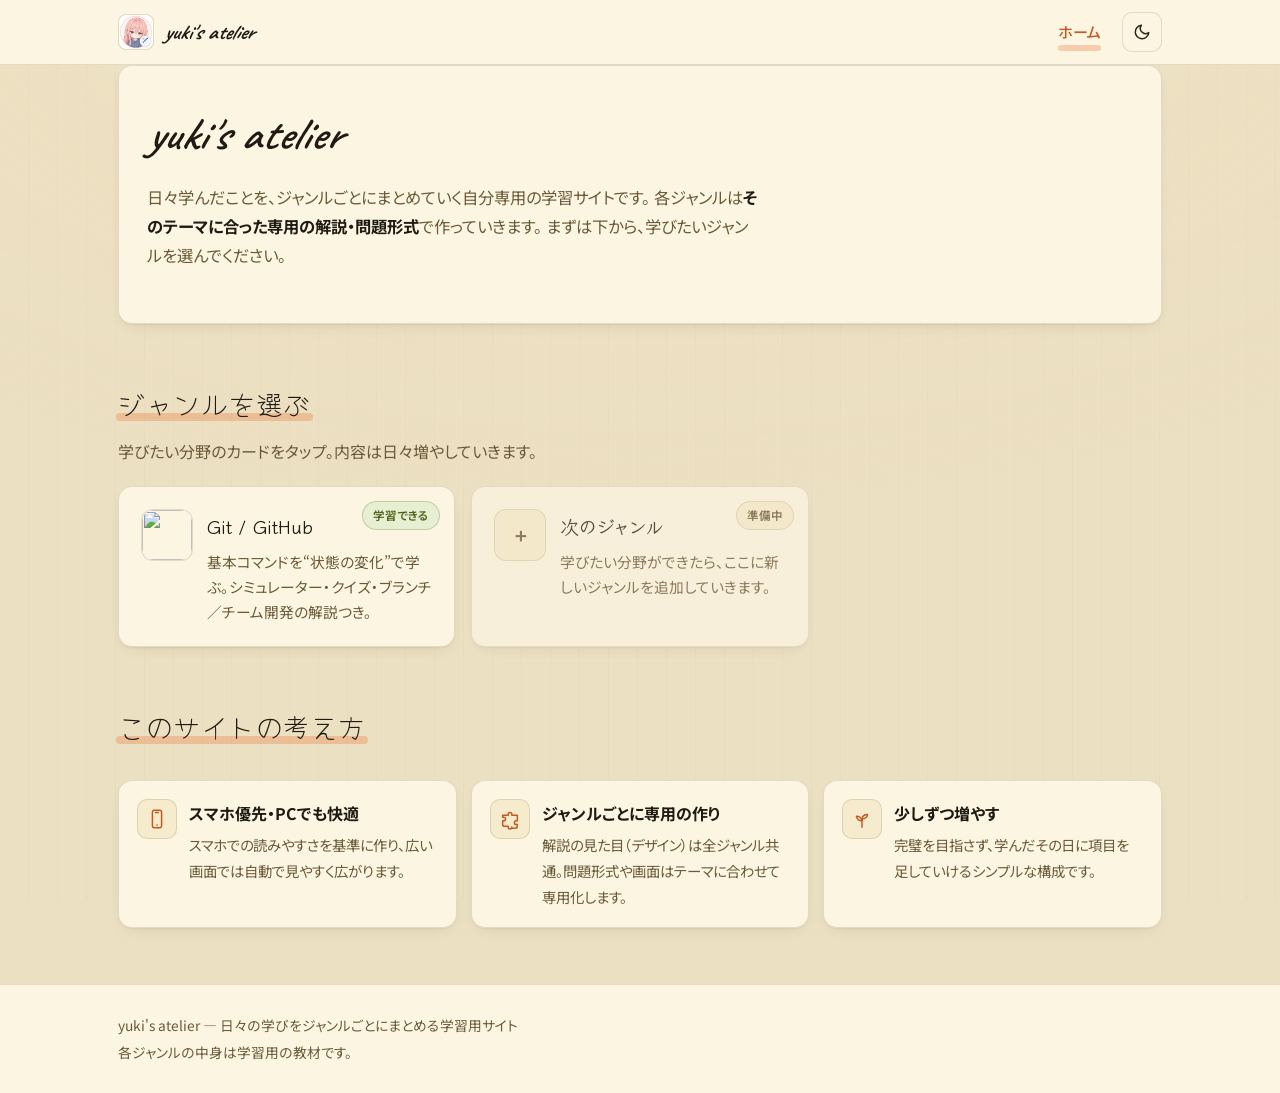
==== commit 2434fa2f: "Remove JavaScript and Vue.js genres Delete the js/ and vue/ pages plus their assets, drop the two hu" ====
--- a/index.html
+++ b/index.html
@@ -68,26 +68,6 @@
           <span class="hub-badge hub-badge-ready">学習できる</span>
         </a>
 
-        <!-- JavaScript（公開済み） -->
-        <a class="hub-card" href="js/index.html">
-          <span class="hub-icon hub-icon-image" aria-hidden="true"><img src="https://cdn.jsdelivr.net/gh/devicons/devicon@v2.16.0/icons/javascript/javascript-original.svg" alt="" loading="lazy" /></span>
-          <span class="hub-card-body">
-            <span class="hub-card-title">JavaScript 超入門</span>
-            <span class="hub-card-desc">JSをゼロから一段階ずつ。変数・関数・配列・オブジェクト・DOM/イベントを経て、Vueのコードを一行ずつ訳せるように。</span>
-          </span>
-          <span class="hub-badge hub-badge-ready">学習できる</span>
-        </a>
-
-        <!-- Vue.js（公開済み） -->
-        <a class="hub-card" href="vue/index.html">
-          <span class="hub-icon hub-icon-image" aria-hidden="true"><img src="https://cdn.jsdelivr.net/gh/devicons/devicon@v2.16.0/icons/vuejs/vuejs-original.svg" alt="" loading="lazy" /></span>
-          <span class="hub-card-body">
-            <span class="hub-card-title">Vue.js</span>
-            <span class="hub-card-desc">手を動かす前の予習ノート。リアクティブ・ref・ディレクティブ（v-for / v-model など）・Todo完成イメージまで。</span>
-          </span>
-          <span class="hub-badge hub-badge-ready">学習できる</span>
-        </a>
-
         <!-- 今後追加するジャンルのプレースホルダー -->
         <div class="hub-card hub-card-soon" aria-disabled="true">
           <span class="hub-icon" aria-hidden="true">＋</span>
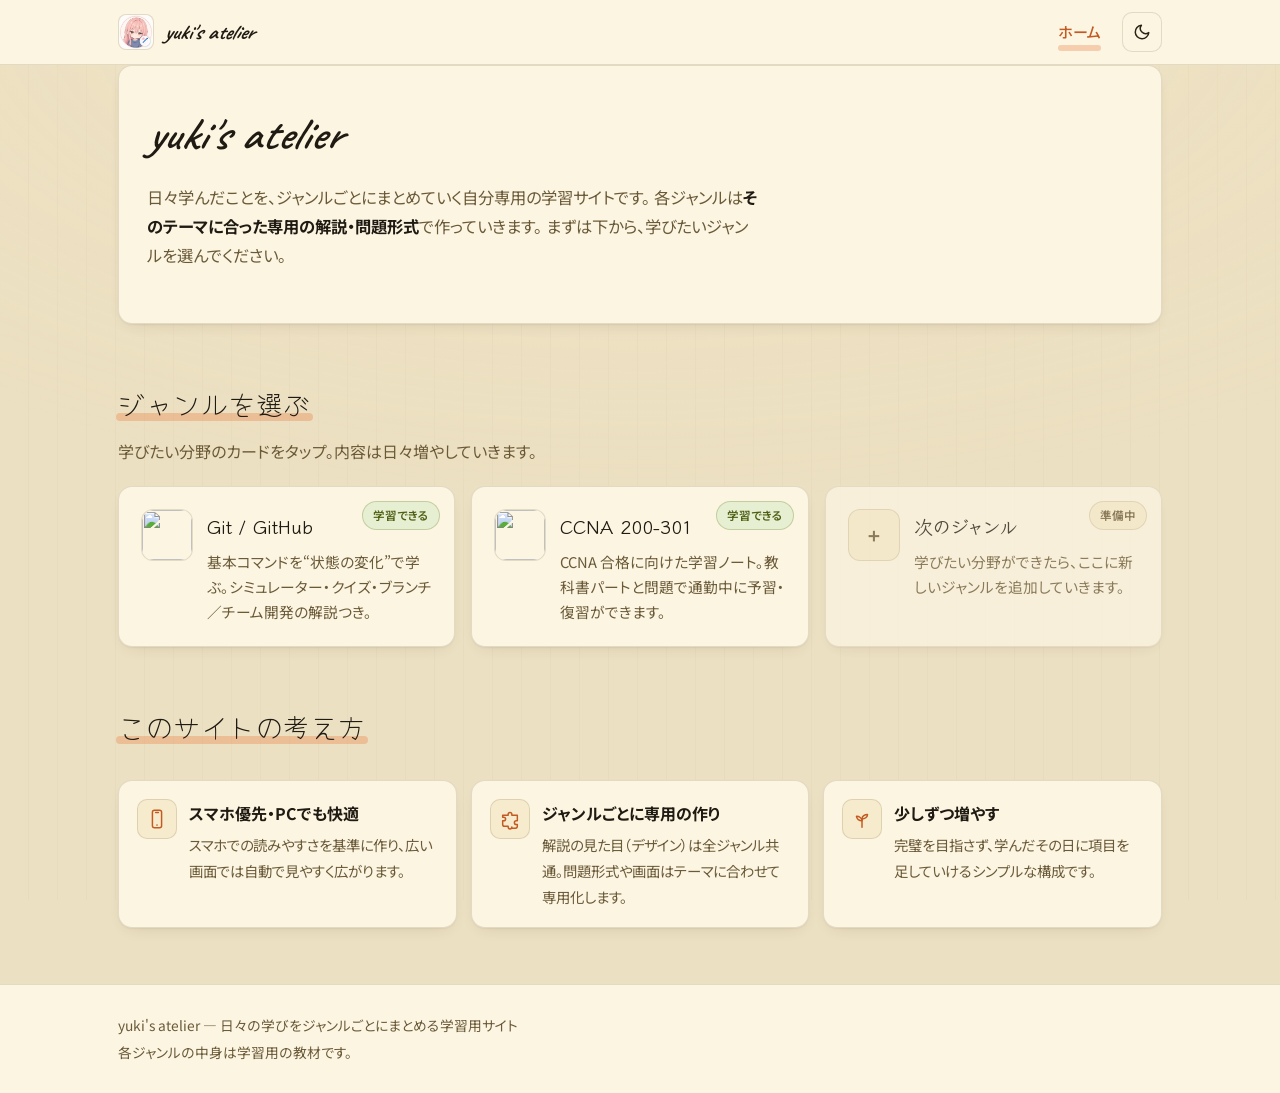
==== commit c57f3b7c: "Add CCNA subject: 第1回 OSI/TCP-IPモデル (教科書+問題7問) - ccna/index.html を新規作成。第1回として OSI 7層 / TCP/IP 4層 / カ" ====
--- a/index.html
+++ b/index.html
@@ -68,6 +68,16 @@
           <span class="hub-badge hub-badge-ready">学習できる</span>
         </a>
 
+        <!-- CCNA（公開済み） -->
+        <a class="hub-card" href="ccna/index.html">
+          <span class="hub-icon hub-icon-image" aria-hidden="true"><img src="https://cdn.jsdelivr.net/gh/devicons/devicon@v2.16.0/icons/cisco/cisco-original.svg" alt="" loading="lazy" /></span>
+          <span class="hub-card-body">
+            <span class="hub-card-title">CCNA 200-301</span>
+            <span class="hub-card-desc">CCNA 合格に向けた学習ノート。教科書パートと問題で通勤中に予習・復習ができます。</span>
+          </span>
+          <span class="hub-badge hub-badge-ready">学習できる</span>
+        </a>
+
         <!-- 今後追加するジャンルのプレースホルダー -->
         <div class="hub-card hub-card-soon" aria-disabled="true">
           <span class="hub-icon" aria-hidden="true">＋</span>
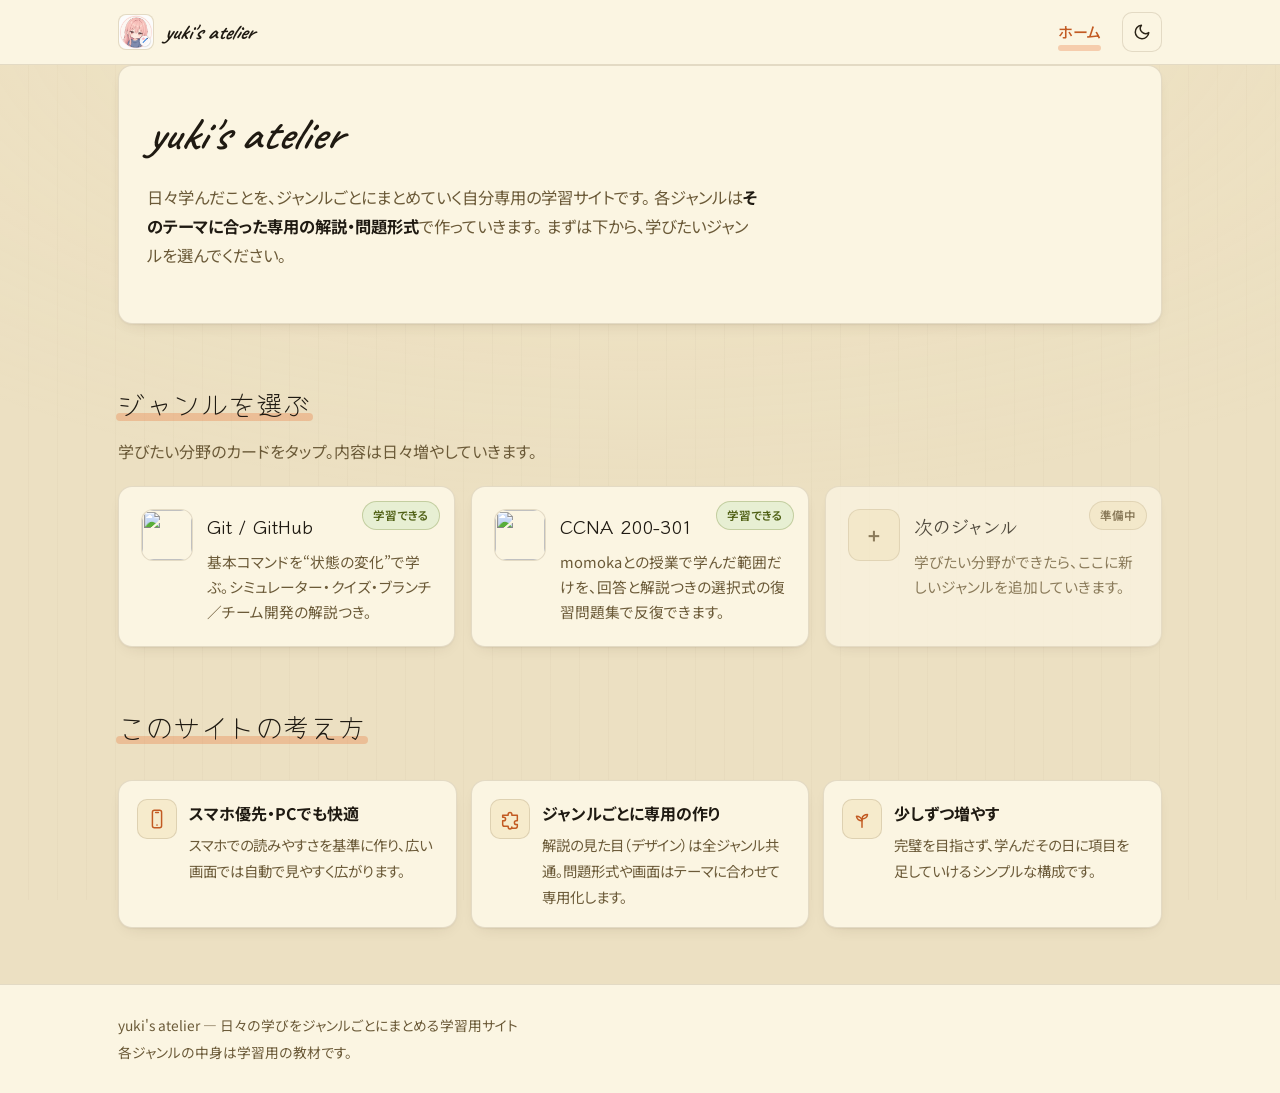
==== commit 393a7bec: "feat: rebuild CCNA as lesson-based review quiz" ====
--- a/index.html
+++ b/index.html
@@ -1,139 +1,139 @@
-<!DOCTYPE html>
-<html lang="ja">
-<head>
-  <meta charset="UTF-8" />
-  <meta name="viewport" content="width=device-width, initial-scale=1.0" />
-  <meta name="description" content="日々の学習をジャンルごとにまとめる、自分専用の学習サイト「yuki's atelier」。スマホでもPCでも使える。" />
-  <title>yuki's atelier ｜ 日々の学びをまとめる</title>
-  <link rel="icon" href="assets/icons/favicon.ico" sizes="any" />
-  <link rel="icon" href="assets/icons/favicon-32.png" type="image/png" sizes="32x32" />
-  <link rel="apple-touch-icon" href="assets/icons/apple-touch-icon.png" />
-  <meta property="og:type" content="website" />
-  <meta property="og:title" content="yuki's atelier" />
-  <meta property="og:url" content="https://uiharuyuki.github.io/yuki-atelier/" />
-  <meta property="og:image" content="https://uiharuyuki.github.io/yuki-atelier/assets/icons/og-atelier.png" />
-  <meta property="og:image:alt" content="yuki's atelier mascot icon" />
-  <meta name="twitter:card" content="summary_large_image" />
-  <meta name="twitter:image" content="https://uiharuyuki.github.io/yuki-atelier/assets/icons/og-atelier.png" />
-  <meta name="theme-color" content="#FBF5E2" media="(prefers-color-scheme: light)" />
-  <meta name="theme-color" content="#1A1612" media="(prefers-color-scheme: dark)" />
-  <link rel="stylesheet" href="css/style.css" />
-</head>
-<body>
-  <!-- ===== ヘッダー ===== -->
-  <header class="site-header">
-    <div class="container header-inner">
-      <a class="brand" href="index.html">
-        <span class="brand-mark brand-mark-image" aria-hidden="true"><img src="assets/icons/atelier-icon.png" alt="" /></span>
-        <span class="brand-text">yuki's atelier</span>
-      </a>
-      <div class="header-tools">
-        <nav class="primary-nav" aria-label="メインメニュー">
-          <a class="nav-link active" href="index.html" aria-current="page">ホーム</a>
-        </nav>
-        <button type="button" class="theme-toggle" data-theme-toggle aria-label="テーマ切替" aria-pressed="false">
-          <svg class="icon-moon" viewBox="0 0 24 24" fill="none" stroke="currentColor" stroke-width="2" stroke-linecap="round" stroke-linejoin="round" aria-hidden="true"><path d="M21 12.79A9 9 0 1 1 11.21 3 7 7 0 0 0 21 12.79z"/></svg>
-          <svg class="icon-sun" viewBox="0 0 24 24" fill="none" stroke="currentColor" stroke-width="2" stroke-linecap="round" stroke-linejoin="round" aria-hidden="true"><circle cx="12" cy="12" r="4"/><path d="M12 2v2M12 20v2M4.93 4.93l1.41 1.41M17.66 17.66l1.41 1.41M2 12h2M20 12h2M4.93 19.07l1.41-1.41M17.66 6.34l1.41-1.41"/></svg>
-        </button>
-      </div>
-    </div>
-  </header>
-
-  <main class="container" id="app" tabindex="-1">
-
-    <!-- ヒーロー -->
-    <section class="hero">
-      <h1 class="hero-title">yuki's atelier</h1>
-      <p class="hero-lead">
-        日々学んだことを、ジャンルごとにまとめていく自分専用の学習サイトです。
-        各ジャンルは<strong>そのテーマに合った専用の解説・問題形式</strong>で作っていきます。
-        まずは下から、学びたいジャンルを選んでください。
-      </p>
-    </section>
-
-    <!-- ジャンル一覧 -->
-    <section class="home-section">
-      <h2 class="section-title">ジャンルを選ぶ</h2>
-      <p class="section-lead">学びたい分野のカードをタップ。内容は日々増やしていきます。</p>
-
-      <div class="hub-grid">
-
-        <!-- Git（公開済み） -->
-        <a class="hub-card" href="git/index.html">
-          <span class="hub-icon hub-icon-image" aria-hidden="true"><img src="https://cdn.jsdelivr.net/gh/devicons/devicon@v2.16.0/icons/git/git-original.svg" alt="" loading="lazy" /></span>
-          <span class="hub-card-body">
-            <span class="hub-card-title">Git / GitHub</span>
-            <span class="hub-card-desc">基本コマンドを“状態の変化”で学ぶ。シミュレーター・クイズ・ブランチ／チーム開発の解説つき。</span>
-          </span>
-          <span class="hub-badge hub-badge-ready">学習できる</span>
-        </a>
-
-        <!-- CCNA（公開済み） -->
-        <a class="hub-card" href="ccna/index.html">
-          <span class="hub-icon hub-icon-image" aria-hidden="true"><img src="https://cdn.jsdelivr.net/gh/devicons/devicon@v2.16.0/icons/cisco/cisco-original.svg" alt="" loading="lazy" /></span>
-          <span class="hub-card-body">
-            <span class="hub-card-title">CCNA 200-301</span>
-            <span class="hub-card-desc">CCNA 合格に向けた学習ノート。教科書パートと問題で通勤中に予習・復習ができます。</span>
-          </span>
-          <span class="hub-badge hub-badge-ready">学習できる</span>
-        </a>
-
-        <!-- 今後追加するジャンルのプレースホルダー -->
-        <div class="hub-card hub-card-soon" aria-disabled="true">
-          <span class="hub-icon" aria-hidden="true">＋</span>
-          <span class="hub-card-body">
-            <span class="hub-card-title">次のジャンル</span>
-            <span class="hub-card-desc">学びたい分野ができたら、ここに新しいジャンルを追加していきます。</span>
-          </span>
-          <span class="hub-badge hub-badge-soon">準備中</span>
-        </div>
-
-      </div>
-    </section>
-
-    <!-- このサイトについて -->
-    <section class="home-section">
-      <h2 class="section-title">このサイトの考え方</h2>
-      <div class="hub-about">
-        <div class="hub-about-item">
-          <span class="hub-about-icon" aria-hidden="true">
-            <svg class="ui-icon" aria-hidden="true"><use href="assets/icons/ui-icons.svg#ic-phone"/></svg>
-          </span>
-          <div>
-            <strong>スマホ優先・PCでも快適</strong>
-            <p class="muted">スマホでの読みやすさを基準に作り、広い画面では自動で見やすく広がります。</p>
-          </div>
-        </div>
-        <div class="hub-about-item">
-          <span class="hub-about-icon" aria-hidden="true">
-            <svg class="ui-icon" aria-hidden="true"><use href="assets/icons/ui-icons.svg#ic-puzzle"/></svg>
-          </span>
-          <div>
-            <strong>ジャンルごとに専用の作り</strong>
-            <p class="muted">解説の見た目（デザイン）は全ジャンル共通。問題形式や画面はテーマに合わせて専用化します。</p>
-          </div>
-        </div>
-        <div class="hub-about-item">
-          <span class="hub-about-icon" aria-hidden="true">
-            <svg class="ui-icon" aria-hidden="true"><use href="assets/icons/ui-icons.svg#ic-sprout"/></svg>
-          </span>
-          <div>
-            <strong>少しずつ増やす</strong>
-            <p class="muted">完璧を目指さず、学んだその日に項目を足していけるシンプルな構成です。</p>
-          </div>
-        </div>
-      </div>
-    </section>
-
-  </main>
-
-  <footer class="site-footer">
-    <div class="container">
-      <p>yuki's atelier — 日々の学びをジャンルごとにまとめる学習用サイト</p>
-      <p class="muted">各ジャンルの中身は学習用の教材です。</p>
-    </div>
-  </footer>
-
-  <script src="assets/js/theme.js"></script>
-</body>
-</html>
+<!DOCTYPE html>
+<html lang="ja">
+<head>
+  <meta charset="UTF-8" />
+  <meta name="viewport" content="width=device-width, initial-scale=1.0" />
+  <meta name="description" content="日々の学習をジャンルごとにまとめる、自分専用の学習サイト「yuki's atelier」。スマホでもPCでも使える。" />
+  <title>yuki's atelier ｜ 日々の学びをまとめる</title>
+  <link rel="icon" href="assets/icons/favicon.ico" sizes="any" />
+  <link rel="icon" href="assets/icons/favicon-32.png" type="image/png" sizes="32x32" />
+  <link rel="apple-touch-icon" href="assets/icons/apple-touch-icon.png" />
+  <meta property="og:type" content="website" />
+  <meta property="og:title" content="yuki's atelier" />
+  <meta property="og:url" content="https://uiharuyuki.github.io/yuki-atelier/" />
+  <meta property="og:image" content="https://uiharuyuki.github.io/yuki-atelier/assets/icons/og-atelier.png" />
+  <meta property="og:image:alt" content="yuki's atelier mascot icon" />
+  <meta name="twitter:card" content="summary_large_image" />
+  <meta name="twitter:image" content="https://uiharuyuki.github.io/yuki-atelier/assets/icons/og-atelier.png" />
+  <meta name="theme-color" content="#FBF5E2" media="(prefers-color-scheme: light)" />
+  <meta name="theme-color" content="#1A1612" media="(prefers-color-scheme: dark)" />
+  <link rel="stylesheet" href="css/style.css" />
+</head>
+<body>
+  <!-- ===== ヘッダー ===== -->
+  <header class="site-header">
+    <div class="container header-inner">
+      <a class="brand" href="index.html">
+        <span class="brand-mark brand-mark-image" aria-hidden="true"><img src="assets/icons/atelier-icon.png" alt="" /></span>
+        <span class="brand-text">yuki's atelier</span>
+      </a>
+      <div class="header-tools">
+        <nav class="primary-nav" aria-label="メインメニュー">
+          <a class="nav-link active" href="index.html" aria-current="page">ホーム</a>
+        </nav>
+        <button type="button" class="theme-toggle" data-theme-toggle aria-label="テーマ切替" aria-pressed="false">
+          <svg class="icon-moon" viewBox="0 0 24 24" fill="none" stroke="currentColor" stroke-width="2" stroke-linecap="round" stroke-linejoin="round" aria-hidden="true"><path d="M21 12.79A9 9 0 1 1 11.21 3 7 7 0 0 0 21 12.79z"/></svg>
+          <svg class="icon-sun" viewBox="0 0 24 24" fill="none" stroke="currentColor" stroke-width="2" stroke-linecap="round" stroke-linejoin="round" aria-hidden="true"><circle cx="12" cy="12" r="4"/><path d="M12 2v2M12 20v2M4.93 4.93l1.41 1.41M17.66 17.66l1.41 1.41M2 12h2M20 12h2M4.93 19.07l1.41-1.41M17.66 6.34l1.41-1.41"/></svg>
+        </button>
+      </div>
+    </div>
+  </header>
+
+  <main class="container" id="app" tabindex="-1">
+
+    <!-- ヒーロー -->
+    <section class="hero">
+      <h1 class="hero-title">yuki's atelier</h1>
+      <p class="hero-lead">
+        日々学んだことを、ジャンルごとにまとめていく自分専用の学習サイトです。
+        各ジャンルは<strong>そのテーマに合った専用の解説・問題形式</strong>で作っていきます。
+        まずは下から、学びたいジャンルを選んでください。
+      </p>
+    </section>
+
+    <!-- ジャンル一覧 -->
+    <section class="home-section">
+      <h2 class="section-title">ジャンルを選ぶ</h2>
+      <p class="section-lead">学びたい分野のカードをタップ。内容は日々増やしていきます。</p>
+
+      <div class="hub-grid">
+
+        <!-- Git（公開済み） -->
+        <a class="hub-card" href="git/index.html">
+          <span class="hub-icon hub-icon-image" aria-hidden="true"><img src="https://cdn.jsdelivr.net/gh/devicons/devicon@v2.16.0/icons/git/git-original.svg" alt="" loading="lazy" /></span>
+          <span class="hub-card-body">
+            <span class="hub-card-title">Git / GitHub</span>
+            <span class="hub-card-desc">基本コマンドを“状態の変化”で学ぶ。シミュレーター・クイズ・ブランチ／チーム開発の解説つき。</span>
+          </span>
+          <span class="hub-badge hub-badge-ready">学習できる</span>
+        </a>
+
+        <!-- CCNA（公開済み） -->
+        <a class="hub-card" href="ccna/index.html">
+          <span class="hub-icon hub-icon-image" aria-hidden="true"><img src="https://cdn.jsdelivr.net/gh/devicons/devicon@v2.16.0/icons/cisco/cisco-original.svg" alt="" loading="lazy" /></span>
+          <span class="hub-card-body">
+            <span class="hub-card-title">CCNA 200-301</span>
+            <span class="hub-card-desc">momokaとの授業で学んだ範囲だけを、回答と解説つきの選択式の復習問題集で反復できます。</span>
+          </span>
+          <span class="hub-badge hub-badge-ready">学習できる</span>
+        </a>
+
+        <!-- 今後追加するジャンルのプレースホルダー -->
+        <div class="hub-card hub-card-soon" aria-disabled="true">
+          <span class="hub-icon" aria-hidden="true">＋</span>
+          <span class="hub-card-body">
+            <span class="hub-card-title">次のジャンル</span>
+            <span class="hub-card-desc">学びたい分野ができたら、ここに新しいジャンルを追加していきます。</span>
+          </span>
+          <span class="hub-badge hub-badge-soon">準備中</span>
+        </div>
+
+      </div>
+    </section>
+
+    <!-- このサイトについて -->
+    <section class="home-section">
+      <h2 class="section-title">このサイトの考え方</h2>
+      <div class="hub-about">
+        <div class="hub-about-item">
+          <span class="hub-about-icon" aria-hidden="true">
+            <svg class="ui-icon" aria-hidden="true"><use href="assets/icons/ui-icons.svg#ic-phone"/></svg>
+          </span>
+          <div>
+            <strong>スマホ優先・PCでも快適</strong>
+            <p class="muted">スマホでの読みやすさを基準に作り、広い画面では自動で見やすく広がります。</p>
+          </div>
+        </div>
+        <div class="hub-about-item">
+          <span class="hub-about-icon" aria-hidden="true">
+            <svg class="ui-icon" aria-hidden="true"><use href="assets/icons/ui-icons.svg#ic-puzzle"/></svg>
+          </span>
+          <div>
+            <strong>ジャンルごとに専用の作り</strong>
+            <p class="muted">解説の見た目（デザイン）は全ジャンル共通。問題形式や画面はテーマに合わせて専用化します。</p>
+          </div>
+        </div>
+        <div class="hub-about-item">
+          <span class="hub-about-icon" aria-hidden="true">
+            <svg class="ui-icon" aria-hidden="true"><use href="assets/icons/ui-icons.svg#ic-sprout"/></svg>
+          </span>
+          <div>
+            <strong>少しずつ増やす</strong>
+            <p class="muted">完璧を目指さず、学んだその日に項目を足していけるシンプルな構成です。</p>
+          </div>
+        </div>
+      </div>
+    </section>
+
+  </main>
+
+  <footer class="site-footer">
+    <div class="container">
+      <p>yuki's atelier — 日々の学びをジャンルごとにまとめる学習用サイト</p>
+      <p class="muted">各ジャンルの中身は学習用の教材です。</p>
+    </div>
+  </footer>
+
+  <script src="assets/js/theme.js"></script>
+</body>
+</html>
--- a/css/style.css
+++ b/css/style.css
@@ -1,888 +1,875 @@
-/* =====================================================================
- * style.css — yuki's atelier
- * ---------------------------------------------------------------------
- * デザイン方針:
- *  - 紙のノートのような穏やかな質感（クリーム色＋墨色テキスト）
- *  - オレンジをアクセント色に（マーカー線、CTA、現在地）
- *  - 見出しは手書き風（Klee One / Caveat）、本文は読みやすさ優先
- *  - ライト／ダーク両対応（OS設定＋ data-theme で手動切替）
- *  - 装飾オブジェクト（付箋／テープ／クリップ／破れ紙）は使わない
- *  - スマホ優先、PCで横並びに拡張
- * ===================================================================== */
-
-@import url('https://fonts.googleapis.com/css2?family=Caveat:wght@500;600;700&family=Klee+One:wght@400;600&family=Noto+Sans+JP:wght@400;500;700&family=JetBrains+Mono:wght@400;500;700&family=Yomogi&family=Zen+Kurenaido&display=swap');
-
-/* ===== カラー・タイポ・サイズトークン ===== */
-:root {
-  --paper:        #FBF5E2;
-  --paper-deep:   #F6EBCC;
-  --paper-sunken: #E3D5B2;
-  --page:         #ECE0C2;
-  --ink:          #2A2317;
-  --ink-strong:   #1F1A12;
-  --ink-soft:     #6B5A38;
-  --ink-faint:    #9A8762;
-  --border:       rgba(80, 55, 20, 0.14);
-  --border-strong:rgba(80, 55, 20, 0.28);
-  --accent:       #E97134;
-  --accent-deep:  #C25A22;
-  --accent-light: #F19146;
-  --marker:       rgba(233, 113, 52, 0.30);
-  --info-bg:      #FBF0D9;
-  --info-bd:      rgba(180, 120, 30, 0.22);
-  --warn-bg:      #FBE7CC;
-  --warn-bd:      rgba(180, 90, 20, 0.30);
-  --ok-bg:        #E7EFD3;
-  --ok-bd:        rgba(110, 130, 40, 0.30);
-  --ok-text:      #4F6014;
-  --ng-text:      #B8421A;
-  --code-bg:      #1F1B16;
-  --code-text:    #E0D4BA;
-  --code-mute:    #9A8762;
-  --code-keyword: #F1B454;
-  --code-string:  #C7D69B;
-  --code-comment: #87765A;
-
-  --shadow:    0 1px 2px rgba(60,40,15,0.06), 0 6px 18px -10px rgba(60,40,15,0.20);
-  --shadow-lg: 0 2px 4px rgba(60,40,15,0.08), 0 18px 36px -16px rgba(60,40,15,0.30);
-
-  --radius:    14px;
-  --radius-sm: 10px;
-  --radius-xs: 6px;
-
-  --maxw: 1080px;
-
-  --font-hand: 'Klee One', 'Caveat', 'Hiragino Mincho ProN', 'Yu Mincho', serif;
-  --font-script: 'Caveat', 'Klee One', 'Hiragino Mincho ProN', cursive;
-  --font-hand-fancy: 'Yomogi', 'Zen Kurenaido', 'Klee One', 'Caveat', 'Hiragino Mincho ProN', cursive;
-  --font-body: 'Noto Sans JP', -apple-system, BlinkMacSystemFont, 'Segoe UI',
-               'Hiragino Kaku Gothic ProN', Meiryo, sans-serif;
-  --font-mono: 'JetBrains Mono', ui-monospace, SFMono-Regular, 'SF Mono', Menlo, Consolas, monospace;
-}
-
-/* ダーク（OS設定で自動） */
-@media (prefers-color-scheme: dark) {
-  :root:not([data-theme="light"]) {
-    --paper:        #2C2620;
-    --paper-deep:   #221D17;
-    --paper-sunken: #1A1612;
-    --page:         #1A1612;
-    --ink:          #E8DCC0;
-    --ink-strong:   #F4EBCF;
-    --ink-soft:     #BFAE85;
-    --ink-faint:    #8C7C58;
-    --border:       rgba(220, 200, 160, 0.14);
-    --border-strong:rgba(220, 200, 160, 0.28);
-    --accent:       #EE8E55;
-    --accent-deep:  #D4742F;
-    --accent-light: #F2A773;
-    --marker:       rgba(238, 142, 85, 0.30);
-    --info-bg:      #2E261C;
-    --info-bd:      rgba(220, 180, 110, 0.20);
-    --warn-bg:      #3A2A1C;
-    --warn-bd:      rgba(240, 160, 80, 0.30);
-    --ok-bg:        #232818;
-    --ok-bd:        rgba(180, 200, 110, 0.24);
-    --ok-text:      #BACB7C;
-    --ng-text:      #E89370;
-    --code-bg:      #15110D;
-    --code-text:    #DCCFAA;
-
-    --shadow:    0 1px 2px rgba(0,0,0,0.4), 0 8px 22px -10px rgba(0,0,0,0.6);
-    --shadow-lg: 0 2px 4px rgba(0,0,0,0.45), 0 20px 40px -16px rgba(0,0,0,0.7);
-  }
-}
-
-/* ダーク（手動指定） */
-:root[data-theme="dark"] {
-  --paper:        #2C2620;
-  --paper-deep:   #221D17;
-  --paper-sunken: #1A1612;
-  --page:         #1A1612;
-  --ink:          #E8DCC0;
-  --ink-strong:   #F4EBCF;
-  --ink-soft:     #BFAE85;
-  --ink-faint:    #8C7C58;
-  --border:       rgba(220, 200, 160, 0.14);
-  --border-strong:rgba(220, 200, 160, 0.28);
-  --accent:       #EE8E55;
-  --accent-deep:  #D4742F;
-  --accent-light: #F2A773;
-  --marker:       rgba(238, 142, 85, 0.30);
-  --info-bg:      #2E261C;
-  --info-bd:      rgba(220, 180, 110, 0.20);
-  --warn-bg:      #3A2A1C;
-  --warn-bd:      rgba(240, 160, 80, 0.30);
-  --ok-bg:        #232818;
-  --ok-bd:        rgba(180, 200, 110, 0.24);
-  --ok-text:      #BACB7C;
-  --ng-text:      #E89370;
-  --code-bg:      #15110D;
-  --code-text:    #DCCFAA;
-
-  --shadow:    0 1px 2px rgba(0,0,0,0.4), 0 8px 22px -10px rgba(0,0,0,0.6);
-  --shadow-lg: 0 2px 4px rgba(0,0,0,0.45), 0 20px 40px -16px rgba(0,0,0,0.7);
-}
-
-/* ===== リセット ===== */
-*, *::before, *::after { box-sizing: border-box; }
-html { -webkit-text-size-adjust: 100%; scroll-behavior: smooth; }
-body {
-  margin: 0;
-  font-family: var(--font-body);
-  color: var(--ink);
-  background: var(--page);
-  line-height: 1.8;
-  font-size: 16px;
-  font-feature-settings: "palt";
-}
-/* 紙の繊維感（薄い縦罫線とノイズ風グラデーション） */
-body::before {
-  content: "";
-  position: fixed; inset: 0; pointer-events: none; z-index: 0;
-  background:
-    repeating-linear-gradient(90deg,
-      transparent 0, transparent 28px,
-      rgba(80,55,20,0.025) 28px, rgba(80,55,20,0.025) 29px),
-    radial-gradient(120% 80% at 50% 0%, rgba(255,236,200,0.20), transparent 70%);
-}
-:root[data-theme="dark"] body::before {
-  background:
-    repeating-linear-gradient(90deg,
-      transparent 0, transparent 28px,
-      rgba(220,200,160,0.025) 28px, rgba(220,200,160,0.025) 29px),
-    radial-gradient(120% 80% at 50% 0%, rgba(80,55,25,0.30), transparent 70%);
-}
-@media (prefers-color-scheme: dark) {
-  :root:not([data-theme="light"]) body::before {
-    background:
-      repeating-linear-gradient(90deg,
-        transparent 0, transparent 28px,
-        rgba(220,200,160,0.025) 28px, rgba(220,200,160,0.025) 29px),
-      radial-gradient(120% 80% at 50% 0%, rgba(80,55,25,0.30), transparent 70%);
-  }
-}
-body > * { position: relative; z-index: 1; }
-
-h1, h2, h3, h4 {
-  font-family: var(--font-hand);
-  color: var(--ink-strong);
-  font-weight: 600;
-  line-height: 1.45;
-  margin: 0 0 .5em;
-  letter-spacing: 0.01em;
-}
-p { margin: 0 0 1em; }
-a { color: var(--accent-deep); text-decoration-color: var(--marker); text-decoration-thickness: 2px; text-underline-offset: 3px; }
-a:hover { color: var(--accent); }
-strong { color: var(--ink-strong); font-weight: 700; }
-
-code, .mono {
-  font-family: var(--font-mono);
-  font-size: 0.92em;
-}
-
-/* ===== 共通アイコン（SVG スプライト） ===== */
-.ui-icon {
-  display: inline-block;
-  width: 1em; height: 1em;
-  vertical-align: -0.12em;
-  fill: none; stroke: currentColor;
-  flex: 0 0 auto;
-}
-.ui-icon-lg { width: 28px; height: 28px; vertical-align: middle; }
-.ui-icon-md { width: 22px; height: 22px; vertical-align: middle; }
-.ui-icon-sm { width: 16px; height: 16px; vertical-align: -0.18em; }
-.ui-icon-inline { width: 1em; height: 1em; vertical-align: -0.14em; margin-right: 2px; }
-.ui-icon.ok { color: var(--ok-text); }
-.ui-icon.ng { color: var(--ng-text); }
-.ui-icon.accent { color: var(--accent-deep); }
-
-button { font-family: inherit; }
-
-.container { width: 100%; max-width: var(--maxw); margin: 0 auto; padding: 0 18px; }
-.muted { color: var(--ink-soft); }
-.small { font-size: .86rem; }
-
-.sr-only {
-  position: absolute; width: 1px; height: 1px; padding: 0; margin: -1px;
-  overflow: hidden; clip: rect(0,0,0,0); white-space: nowrap; border: 0;
-}
-
-:focus-visible {
-  outline: 3px solid rgba(233, 113, 52, 0.45);
-  outline-offset: 2px;
-  border-radius: 4px;
-}
-#app:focus { outline: none; }
-
-/* ===== ヘッダー ===== */
-.site-header {
-  background: var(--paper);
-  border-bottom: 1px solid var(--border);
-  position: sticky; top: 0; z-index: 50;
-  backdrop-filter: blur(4px);
-}
-.header-inner {
-  display: flex; align-items: center; justify-content: space-between;
-  min-height: 64px; gap: 12px;
-}
-.header-tools {
-  display: flex; align-items: center; gap: 8px;
-}
-.brand {
-  display: inline-flex; align-items: center; gap: 10px;
-  color: var(--ink-strong); text-decoration: none;
-  font-family: var(--font-script);
-  font-weight: 700; font-size: 1.35rem; font-style: italic;
-  line-height: 1;
-}
-.brand-mark {
-  display: inline-grid; place-items: center;
-  width: 36px; height: 36px; border-radius: 8px;
-  background: var(--paper-deep); color: var(--accent-deep);
-  font-family: var(--font-mono); font-weight: 700; font-size: 0.95rem;
-  border: 1px solid var(--border);
-  letter-spacing: -0.02em;
-}
-.brand-mark-image {
-  background: var(--paper);
-  overflow: hidden;
-  padding: 0;
-}
-.brand-mark img {
-  display: block;
-  width: 100%; height: 100%;
-  border-radius: inherit;
-  object-fit: cover;
-}
-.primary-nav { display: flex; gap: 2px; align-items: center; }
-.nav-link {
-  background: transparent; border: none; cursor: pointer;
-  padding: 9px 13px; border-radius: var(--radius-sm);
-  color: var(--ink-soft); font-size: .94rem; font-weight: 500;
-  text-decoration: none; display: inline-flex; align-items: center;
-  font-family: var(--font-body);
-}
-.nav-link:hover { background: var(--paper-deep); color: var(--ink); }
-.nav-link.active {
-  color: var(--accent-deep);
-  background: transparent;
-  position: relative;
-}
-.nav-link.active::after {
-  content: ""; position: absolute;
-  left: 13px; right: 13px; bottom: 4px; height: 6px;
-  background: var(--marker); border-radius: 4px;
-  z-index: -1;
-}
-.nav-hub { color: var(--accent-deep); font-weight: 600; }
-
-.nav-toggle {
-  display: none; width: 44px; height: 44px;
-  border: 1px solid var(--border); background: var(--paper);
-  border-radius: var(--radius-sm); cursor: pointer; position: relative;
-}
-.nav-toggle-bar, .nav-toggle-bar::before, .nav-toggle-bar::after {
-  content: ""; position: absolute; left: 50%; width: 18px; height: 2px;
-  background: var(--ink); transform: translateX(-50%); transition: .2s;
-}
-.nav-toggle-bar { top: 50%; transform: translate(-50%, -50%); }
-.nav-toggle-bar::before { top: -6px; }
-.nav-toggle-bar::after { top: 6px; }
-
-/* テーマ切替ボタン */
-.theme-toggle {
-  display: inline-grid; place-items: center;
-  width: 40px; height: 40px;
-  border: 1px solid var(--border); border-radius: var(--radius-sm);
-  background: var(--paper); color: var(--ink);
-  cursor: pointer; transition: background .15s, border-color .15s;
-}
-.theme-toggle:hover { background: var(--paper-deep); border-color: var(--border-strong); }
-.theme-toggle svg { width: 18px; height: 18px; }
-.theme-toggle .icon-sun { display: none; }
-.theme-toggle .icon-moon { display: block; }
-:root[data-theme="dark"] .theme-toggle .icon-sun { display: block; }
-:root[data-theme="dark"] .theme-toggle .icon-moon { display: none; }
-@media (prefers-color-scheme: dark) {
-  :root:not([data-theme="light"]) .theme-toggle .icon-sun { display: block; }
-  :root:not([data-theme="light"]) .theme-toggle .icon-moon { display: none; }
-}
-
-/* ===== レイアウト共通 ===== */
-main { padding: 32px 0 64px; min-height: 60vh; }
-.view-title {
-  font-size: 2.2rem;
-  display: inline-block; position: relative;
-  font-family: var(--font-hand-fancy);
-  font-weight: 400;
-  letter-spacing: 0.02em;
-}
-.view-title::after {
-  content: ""; position: absolute;
-  left: -4px; right: -4px; bottom: 4px; height: 10px;
-  background: var(--marker); border-radius: 6px; z-index: -1;
-}
-.view-lead { color: var(--ink-soft); max-width: 70ch; margin-bottom: 28px; font-size: 1rem; }
-.section-title {
-  font-size: 1.7rem; margin-top: 12px;
-  display: inline-block; position: relative;
-  font-family: var(--font-hand-fancy);
-  font-weight: 400;
-  letter-spacing: 0.02em;
-}
-.section-title::after {
-  content: ""; position: absolute;
-  left: -2px; right: -2px; bottom: 2px; height: 8px;
-  background: var(--marker); border-radius: 4px; z-index: -1;
-}
-.section-lead { color: var(--ink-soft); max-width: 70ch; }
-.home-section, .progress-panel { margin-top: 48px; }
-
-/* ===== ボタン ===== */
-.btn {
-  display: inline-flex; align-items: center; justify-content: center;
-  min-height: 44px; padding: 10px 20px; border-radius: var(--radius-sm);
-  font-size: .98rem; font-weight: 600; cursor: pointer;
-  border: 1px solid transparent;
-  text-decoration: none; transition: background .15s, transform .05s, box-shadow .15s;
-  font-family: var(--font-body);
-}
-.btn:active { transform: translateY(1px); }
-.btn-primary {
-  background: linear-gradient(180deg, var(--accent-light) 0%, var(--accent) 100%);
-  color: #FFFAEC; border-color: var(--accent-deep);
-  box-shadow: 0 1px 2px rgba(195,80,30,0.25);
-}
-.btn-primary:hover { filter: brightness(1.05); box-shadow: var(--shadow); }
-.btn-ghost {
-  background: var(--paper); color: var(--ink);
-  border-color: var(--border-strong);
-}
-.btn-ghost:hover { background: var(--paper-deep); }
-.btn-sm { min-height: 38px; padding: 6px 14px; font-size: .88rem; }
-
-/* ===== ヒーロー ===== */
-.hero {
-  background: var(--paper);
-  border: 1px solid var(--border); border-radius: var(--radius);
-  padding: 36px 28px; box-shadow: var(--shadow);
-  position: relative;
-}
-.hero-title {
-  font-size: 2.4rem;
-  font-family: var(--font-script); font-style: italic;
-  margin-bottom: .35em;
-}
-.hero-lead { color: var(--ink-soft); max-width: 68ch; font-size: 1.02rem; }
-.hero-actions { display: flex; flex-wrap: wrap; gap: 10px; margin-top: 14px; }
-
-/* ===== 共通カード ===== */
-.progress-panel {
-  background: var(--paper); border: 1px solid var(--border);
-  border-radius: var(--radius); padding: 24px; box-shadow: var(--shadow);
-}
-.stat-row { display: grid; grid-template-columns: repeat(3, 1fr); gap: 12px; }
-.stat {
-  background: var(--paper-deep); border: 1px solid var(--border);
-  border-radius: var(--radius-sm); padding: 16px 12px; text-align: center;
-}
-.stat-num { display: block; font-size: 1.6rem; font-weight: 700; color: var(--accent-deep); font-family: var(--font-hand); }
-.stat-label { display: block; font-size: .82rem; color: var(--ink-soft); margin-top: 4px; }
-
-/* ===== ホーム: 入口カード ===== */
-.entry-grid { display: grid; grid-template-columns: 1fr; gap: 14px; }
-.entry-card {
-  text-align: left; background: var(--paper);
-  border: 1px solid var(--border); border-radius: var(--radius);
-  padding: 22px; cursor: pointer; box-shadow: var(--shadow);
-  transition: border-color .15s, transform .08s, box-shadow .15s;
-  color: var(--ink); font-family: inherit;
-}
-.entry-card:hover { border-color: var(--accent); transform: translateY(-2px); box-shadow: var(--shadow-lg); }
-.entry-icon {
-  display: inline-grid; place-items: center;
-  width: 38px; height: 38px; border-radius: 10px;
-  background: var(--paper-deep); border: 1px solid var(--border);
-  color: var(--accent-deep);
-}
-.entry-icon .ui-icon { width: 22px; height: 22px; }
-.entry-title { font-size: 1.15rem; margin: 8px 0 4px; }
-.entry-desc { color: var(--ink-soft); margin: 0; font-size: .92rem; }
-
-/* ===== ジャンルカード（atelierハブ） ===== */
-.hub-grid {
-  display: grid; grid-template-columns: 1fr; gap: 16px; margin-top: 20px;
-}
-.hub-card {
-  position: relative; display: flex; align-items: flex-start; gap: 14px;
-  background: var(--paper); border: 1px solid var(--border); border-radius: var(--radius);
-  padding: 22px 22px 22px 22px; box-shadow: var(--shadow);
-  text-decoration: none; color: var(--ink);
-  transition: border-color .15s, transform .08s, box-shadow .15s;
-}
-.hub-card:hover { border-color: var(--accent); transform: translateY(-2px); box-shadow: var(--shadow-lg); }
-.hub-icon {
-  flex: 0 0 auto; display: inline-grid; place-items: center;
-  width: 52px; height: 52px; border-radius: 12px;
-  background: var(--paper-deep); border: 1px solid var(--border);
-  font-size: 1.2rem; color: var(--accent-deep);
-  font-family: var(--font-mono); font-weight: 700;
-}
-.hub-icon-image { background: var(--paper); overflow: hidden; padding: 0; }
-.hub-icon img {
-  display: block;
-  width: 100%; height: 100%;
-  border-radius: inherit;
-  object-fit: cover;
-}
-.hub-card-body { display: flex; flex-direction: column; gap: 6px; }
-.hub-card-title {
-  font-weight: 600; font-size: 1.18rem;
-  font-family: var(--font-hand); color: var(--ink-strong);
-}
-.hub-card-desc { color: var(--ink-soft); font-size: .92rem; line-height: 1.7; }
-
-/* 状態バッジ */
-.hub-badge {
-  position: absolute; top: 14px; right: 14px;
-  font-size: .72rem; font-weight: 600; padding: 3px 10px;
-  border-radius: 999px; white-space: nowrap;
-  font-family: var(--font-body);
-}
-.hub-badge-ready {
-  background: var(--ok-bg); color: var(--ok-text);
-  border: 1px solid var(--ok-bd);
-}
-.hub-badge-soon  {
-  background: var(--paper-deep); color: var(--ink-soft);
-  border: 1px solid var(--border);
-}
-.hub-card-soon { cursor: default; opacity: .75; }
-.hub-card-soon:hover { transform: none; border-color: var(--border); box-shadow: var(--shadow); }
-.hub-card-soon .hub-icon { color: var(--ink-soft); }
-
-/* このサイトについて */
-.hub-about { display: grid; grid-template-columns: 1fr; gap: 14px; margin-top: 20px; }
-.hub-about-item {
-  display: flex; gap: 12px; align-items: flex-start;
-  background: var(--paper); border: 1px solid var(--border);
-  border-radius: var(--radius); padding: 18px; box-shadow: var(--shadow);
-}
-.hub-about-icon {
-  flex: 0 0 auto;
-  display: inline-grid; place-items: center;
-  width: 40px; height: 40px; border-radius: 10px;
-  background: var(--paper-deep); border: 1px solid var(--border);
-  color: var(--accent-deep);
-}
-.hub-about-icon .ui-icon { width: 22px; height: 22px; }
-.hub-about-item p { margin: 4px 0 0; font-size: .9rem; color: var(--ink-soft); }
-.hub-about-item strong { color: var(--ink-strong); }
-
-/* ===== 4つの状態エリア（Git） ===== */
-.state-areas {
-  display: grid; grid-template-columns: 1fr; gap: 10px; margin-top: 16px;
-}
-.state-col {
-  background: var(--paper); border: 1px solid var(--border);
-  border-radius: var(--radius); padding: 16px; box-shadow: var(--shadow);
-  border-top: 4px solid var(--border-strong);
-}
-.area-working { border-top-color: #8E6FB0; }
-.area-staging { border-top-color: var(--accent); }
-.area-local   { border-top-color: #6B8C3A; }
-.area-github  { border-top-color: #3C7AAD; }
-.area-head { margin-bottom: 10px; }
-.area-title { font-size: 1.05rem; margin: 0; font-family: var(--font-hand); }
-.area-sub { font-size: .78rem; color: var(--ink-soft); margin: 2px 0 0; }
-.area-body { display: flex; flex-direction: column; gap: 8px; min-height: 48px; }
-.area-empty { color: var(--ink-soft); font-size: .85rem; margin: 6px 0; }
-.area-note { font-size: .76rem; color: var(--ink-soft); margin: 10px 0 0; border-top: 1px dashed var(--border); padding-top: 8px; }
-
-/* ファイル/コミットカード */
-.card {
-  display: flex; align-items: center; gap: 8px;
-  background: var(--paper-deep); border: 1px solid var(--border);
-  border-radius: var(--radius-sm); padding: 8px 12px; font-size: .9rem;
-  animation: pop .25s ease;
-}
-@keyframes pop { from { opacity: 0; transform: scale(.96); } to { opacity: 1; transform: scale(1); } }
-.card-icon { display: inline-flex; align-items: center; color: var(--ink-soft); }
-.card-icon .ui-icon { width: 14px; height: 14px; }
-.commit-card .card-icon { color: var(--accent-deep); }
-.card-name { flex: 1; font-weight: 600; word-break: break-all; font-family: var(--font-mono); font-size: .88rem; }
-.card-tag {
-  font-size: .72rem; padding: 2px 8px; border-radius: 999px;
-  background: var(--paper-sunken); color: var(--ink-soft); white-space: nowrap;
-}
-.file-card.kind-modified { border-left: 3px solid var(--accent); }
-.file-card.kind-untracked { border-left: 3px solid #8E6FB0; }
-.file-card.kind-staged { border-left: 3px solid #6B8C3A; }
-.commit-card { background: var(--ok-bg); border-color: var(--ok-bd); }
-.commit-card.incoming { background: var(--warn-bg); border-color: var(--warn-bd); }
-.commit-id { font-family: var(--font-mono); font-size: .76rem; color: var(--ok-text); }
-.commit-card.incoming .commit-id { color: var(--accent-deep); }
-
-.area-arrow {
-  display: flex; align-items: center; justify-content: center; gap: 8px;
-  color: var(--ink-soft); font-size: .82rem;
-}
-.arrow-glyph { transform: rotate(90deg); font-size: 1.2rem; color: var(--ink-faint); }
-.arrow-label { font-family: var(--font-mono); font-size: .76rem; background: var(--paper-sunken); padding: 2px 8px; border-radius: 999px; }
-
-/* ===== 状況から学ぶ ===== */
-.situation-grid { display: grid; grid-template-columns: 1fr; gap: 14px; }
-.situation-card {
-  display: flex; flex-direction: column; gap: 6px; text-align: left;
-  background: var(--paper); border: 1px solid var(--border); border-radius: var(--radius);
-  padding: 18px; cursor: pointer; box-shadow: var(--shadow);
-  transition: border-color .15s, transform .08s;
-  color: var(--ink); font-family: inherit;
-}
-.situation-card:hover { border-color: var(--accent); transform: translateY(-2px); }
-.situation-icon {
-  display: inline-grid; place-items: center;
-  width: 36px; height: 36px; border-radius: 9px;
-  background: var(--paper-deep); border: 1px solid var(--border);
-  color: var(--accent-deep);
-  flex: 0 0 auto;
-}
-.situation-icon .ui-icon { width: 20px; height: 20px; }
-.situation-title { font-weight: 700; font-size: 1.05rem; font-family: var(--font-hand); }
-.situation-desc { color: var(--ink-soft); font-size: .9rem; }
-
-/* 詳細パネル */
-.detail-panel { margin-top: 22px; }
-.detail-card {
-  background: var(--paper); border: 1px solid var(--border); border-radius: var(--radius);
-  padding: 24px; box-shadow: var(--shadow); animation: pop .2s ease;
-}
-.detail-title { font-size: 1.4rem; }
-.detail-cmd-name {
-  font-size: 1.15rem; background: var(--paper-deep);
-  padding: 4px 12px; border-radius: 8px; border: 1px solid var(--border);
-  font-family: var(--font-mono);
-}
-.detail-block { margin: 16px 0; }
-.detail-label { font-size: .82rem; color: var(--ink-soft); margin: 0 0 4px; font-weight: 700; }
-.detail-block p { margin: 0; }
-.myth {
-  color: var(--accent-deep); background: var(--warn-bg);
-  border: 1px solid var(--warn-bd); padding: 10px 14px; border-radius: var(--radius-sm);
-}
-.cmd-pill-list { list-style: none; padding: 0; margin: 0; display: flex; flex-wrap: wrap; gap: 8px; }
-.cmd-pill {
-  background: var(--info-bg); border: 1px solid var(--info-bd);
-  color: var(--accent-deep); padding: 6px 12px; border-radius: 999px;
-  font-size: .85rem; font-family: var(--font-mono);
-}
-
-/* デモステージ */
-.demo-stage { margin-top: 16px; }
-.mini-terminal {
-  background: var(--code-bg); color: var(--code-text);
-  border-radius: var(--radius-sm); padding: 14px 16px;
-  font-family: var(--font-mono); font-size: .85rem; line-height: 1.85;
-  overflow-x: auto; margin-bottom: 14px;
-  border: 1px solid rgba(0,0,0,0.1);
-  white-space: pre-wrap; word-break: break-word;
-}
-
-/* ===== コマンドから学ぶ ===== */
-.command-grid { display: grid; grid-template-columns: 1fr; gap: 14px; }
-.command-card {
-  position: relative; text-align: left; background: var(--paper);
-  border: 1px solid var(--border); border-radius: var(--radius); padding: 18px;
-  cursor: pointer; box-shadow: var(--shadow);
-  transition: border-color .15s, transform .08s;
-  color: var(--ink); font-family: inherit;
-}
-.command-card:hover { border-color: var(--accent); transform: translateY(-2px); }
-.command-name {
-  display: inline-block; font-size: .95rem; font-weight: 700; color: var(--accent-deep);
-  background: var(--paper-deep); padding: 4px 10px; border-radius: 6px;
-  border: 1px solid var(--border); font-family: var(--font-mono);
-}
-.command-area {
-  display: inline-block; margin-left: 8px; font-size: .72rem;
-  background: var(--paper-sunken); color: var(--ink-soft);
-  padding: 2px 10px; border-radius: 999px;
-}
-.command-meaning { margin: 12px 0 0; color: var(--ink-soft); font-size: .9rem; }
-.learned-badge {
-  position: absolute; top: 14px; right: 14px;
-  font-size: .72rem; color: var(--ok-text); background: var(--ok-bg);
-  border: 1px solid var(--ok-bd); padding: 3px 10px; border-radius: 999px;
-  display: inline-flex; align-items: center; gap: 4px;
-}
-.learned-badge .ui-icon { width: 12px; height: 12px; }
-
-/* ===== シミュレーター ===== */
-.helper-row { display: flex; flex-wrap: wrap; gap: 8px; margin-bottom: 14px; }
-.sim-btn-grid { display: grid; grid-template-columns: repeat(auto-fill, minmax(160px, 1fr)); gap: 10px; margin-bottom: 16px; }
-.sim-cmd-btn {
-  min-height: 44px; background: var(--paper); border: 1px solid var(--border);
-  border-radius: var(--radius-sm); padding: 8px 12px; cursor: pointer; text-align: left;
-  transition: border-color .15s, background .15s;
-  color: var(--ink);
-}
-.sim-cmd-btn:hover { border-color: var(--accent); background: var(--paper-deep); }
-.sim-cmd-btn code { font-size: .85rem; color: var(--ink); font-family: var(--font-mono); }
-
-.sim-form { display: flex; gap: 8px; margin-bottom: 16px; flex-wrap: wrap; }
-.sim-input {
-  flex: 1 1 220px; min-height: 44px; padding: 10px 14px;
-  border: 1px solid var(--border-strong); border-radius: var(--radius-sm); font-size: .95rem;
-  font-family: var(--font-mono); background: var(--paper); color: var(--ink);
-}
-.sim-input:focus { border-color: var(--accent); outline: none; box-shadow: 0 0 0 3px rgba(233,113,52,0.18); }
-
-.terminal {
-  background: var(--code-bg); color: var(--code-text);
-  border-radius: var(--radius); padding: 16px 18px;
-  font-family: var(--font-mono); font-size: .88rem; line-height: 1.85;
-  max-height: 260px; overflow-y: auto; margin-bottom: 28px;
-  border: 1px solid rgba(0,0,0,0.15);
-}
-.term-line { white-space: pre-wrap; word-break: break-word; margin: 2px 0; }
-.term-prompt { color: #C7D69B; }
-.term-info { color: #87765A; }
-.term-err { color: #E89370; }
-.term-out { color: var(--code-text); }
-
-/* ===== クイズ ===== */
-.quiz-mode-row { display: flex; flex-wrap: wrap; gap: 10px; margin: 22px 0; }
-.quiz-stage { margin-top: 8px; }
-.quiz-card {
-  background: var(--paper); border: 1px solid var(--border); border-radius: var(--radius);
-  padding: 24px; box-shadow: var(--shadow); animation: pop .2s ease;
-}
-.quiz-counter { color: var(--ink-soft); font-size: .85rem; margin: 0 0 6px; font-family: var(--font-mono); }
-.quiz-question { font-size: 1.25rem; margin-bottom: 18px; font-family: var(--font-hand); }
-.quiz-choices { display: grid; grid-template-columns: 1fr; gap: 10px; margin-bottom: 14px; }
-.quiz-choice {
-  min-height: 48px; text-align: left; background: var(--paper-deep);
-  border: 1px solid var(--border); border-radius: var(--radius-sm); padding: 12px 16px;
-  cursor: pointer; transition: border-color .15s, background .15s;
-  color: var(--ink); font-family: inherit;
-}
-.quiz-choice:hover:not(:disabled) { border-color: var(--accent); background: var(--paper); }
-.quiz-choice:disabled { cursor: default; }
-.quiz-choice.correct { background: var(--ok-bg); border-color: var(--ok-bd); }
-.quiz-choice.wrong { background: var(--warn-bg); border-color: var(--warn-bd); }
-.quiz-choice code { font-size: .9rem; }
-
-.quiz-feedback { margin-top: 10px; }
-.fb-result { font-weight: 700; font-size: 1.05rem; margin: 8px 0; font-family: var(--font-hand); }
-.fb-result.ok { color: var(--ok-text); }
-.fb-result.ng { color: var(--ng-text); }
-.fb-explain {
-  background: var(--paper-deep); border: 1px solid var(--border);
-  border-radius: var(--radius-sm); padding: 14px; margin-bottom: 14px;
-}
-.quiz-empty {
-  background: var(--paper); border: 1px dashed var(--border-strong);
-  border-radius: var(--radius); padding: 28px; text-align: center; color: var(--ink-soft);
-}
-
-/* ===== フッター ===== */
-.site-footer {
-  border-top: 1px solid var(--border); background: var(--paper);
-  padding: 26px 0; margin-top: 56px;
-}
-.site-footer p { margin: 2px 0; font-size: .86rem; color: var(--ink-soft); }
-
-/* ===== コールアウト ===== */
-.callout {
-  border-radius: var(--radius-sm); padding: 14px 16px 14px 18px;
-  margin: 18px 0; font-size: .94rem; line-height: 1.85;
-  border: 1px solid var(--border);
-  background: var(--paper-deep);
-  position: relative;
-}
-.callout::before {
-  content: ""; position: absolute;
-  left: 0; top: 8px; bottom: 8px; width: 3px;
-  background: var(--ink-faint); border-radius: 2px;
-}
-.callout-info {
-  background: var(--info-bg); border-color: var(--info-bd);
-}
-.callout-info::before { background: var(--accent); }
-.callout-warn {
-  background: var(--warn-bg); border-color: var(--warn-bd);
-  color: var(--ink);
-}
-.callout-warn::before { background: var(--accent-deep); }
-.callout code {
-  background: rgba(80,55,20,0.08); color: var(--ink-strong);
-  padding: 1px 6px; border-radius: 4px; border: 1px solid var(--border);
-}
-:root[data-theme="dark"] .callout code {
-  background: rgba(220,200,160,0.10);
-}
-@media (prefers-color-scheme: dark) {
-  :root:not([data-theme="light"]) .callout code {
-    background: rgba(220,200,160,0.10);
-  }
-}
-
-/* ===== 比較カード ===== */
-.compare-grid { display: grid; grid-template-columns: 1fr; gap: 14px; margin: 18px 0; }
-.compare-card {
-  background: var(--paper); border: 1px solid var(--border);
-  border-radius: var(--radius); padding: 20px; box-shadow: var(--shadow);
-  border-top: 4px solid var(--border-strong);
-}
-.compare-main { border-top-color: #6B8C3A; }
-.compare-feature { border-top-color: #8E6FB0; }
-.compare-title { font-size: 1.05rem; margin-bottom: 8px; font-family: var(--font-hand); }
-.compare-card ul { margin: 0; padding-left: 1.2em; }
-.compare-card li { margin: 4px 0; font-size: .92rem; }
-
-/* ===== テーブル ===== */
-.branch-table {
-  width: 100%; border-collapse: collapse; margin: 18px 0; font-size: .92rem;
-  background: var(--paper); border: 1px solid var(--border);
-  border-radius: var(--radius); overflow: hidden;
-}
-.branch-table th, .branch-table td {
-  text-align: left; padding: 12px 14px;
-  border-bottom: 1px solid var(--border); vertical-align: top;
-}
-.branch-table thead th {
-  background: var(--paper-deep); font-size: .86rem;
-  font-family: var(--font-hand); font-weight: 600;
-  color: var(--ink-strong);
-}
-.branch-table tr:last-child td { border-bottom: none; }
-.branch-table code {
-  background: var(--paper-deep); padding: 1px 6px;
-  border-radius: 4px; border: 1px solid var(--border);
-}
-.cmd-table-wrap { overflow-x: auto; }
-.branch-section { margin: 32px 0; }
-.branch-section code { word-break: break-word; }
-.nowrap { white-space: nowrap; }
-
-/* ===== ブランチ図（Git） ===== */
-.git-graph {
-  display: flex; flex-direction: column; gap: 14px;
-  background: var(--paper-deep); border: 1px solid var(--border);
-  border-radius: var(--radius); padding: 20px; margin: 18px 0;
-}
-.glane {
-  background: var(--paper); border: 1px solid var(--border);
-  border-radius: var(--radius); padding: 16px; box-shadow: var(--shadow);
-}
-.glane-head { font-weight: 700; display: flex; align-items: center; gap: 8px; margin-bottom: 8px; font-family: var(--font-hand); }
-.glane-dot { width: 12px; height: 12px; border-radius: 50%; display: inline-block; }
-.glane-main .glane-dot { background: #6B8C3A; }
-.glane-feature .glane-dot { background: #8E6FB0; }
-.gcommits { list-style: none; margin: 0; padding: 0; }
-.gc { position: relative; padding: 8px 0 8px 28px; font-size: .9rem; }
-.gc::before {
-  content: ""; position: absolute; left: 0; top: 13px;
-  width: 14px; height: 14px; border-radius: 50%; background: var(--paper); z-index: 1;
-}
-.glane-main .gc::before { border: 3px solid #6B8C3A; }
-.glane-feature .gc::before { border: 3px solid #8E6FB0; }
-.gc::after {
-  content: ""; position: absolute; left: 6px; top: 13px; bottom: -8px; width: 2px;
-}
-.glane-main .gc::after { background: rgba(107,140,58,0.5); }
-.glane-feature .gc::after { background: rgba(142,111,176,0.5); }
-.gc:last-child::after { display: none; }
-.gc-split { color: var(--accent-deep); font-weight: 700; }
-.gc-merge, .gc-done { color: var(--ok-text); font-weight: 700; }
-.gc code { background: var(--paper-deep); padding: 1px 5px; border-radius: 4px; border: 1px solid var(--border); }
-
-.gconnect { display: flex; justify-content: space-between; gap: 10px; }
-.gconnect-arrow { font-size: .82rem; font-weight: 700; padding: 4px 12px; border-radius: 999px; }
-.gconnect-split { background: var(--info-bg); color: var(--accent-deep); border: 1px solid var(--info-bd); }
-.gconnect-merge { background: var(--ok-bg); color: var(--ok-text); border: 1px solid var(--ok-bd); }
-
-/* 理由リスト */
-.reason-list { margin: 14px 0; padding-left: 1.3em; }
-.reason-list li { margin: 8px 0; }
-
-/* CTA */
-.branch-cta { display: flex; flex-wrap: wrap; gap: 10px; margin-top: 18px; }
-.branch-banner {
-  display: flex; align-items: center; gap: 14px; margin-top: 24px;
-  background: var(--paper); border: 1px solid var(--border);
-  border-radius: var(--radius); padding: 18px 20px;
-  text-decoration: none; color: var(--ink);
-  box-shadow: var(--shadow); transition: transform .08s, border-color .15s;
-  border-left: 4px solid var(--accent);
-}
-.branch-banner:hover { transform: translateY(-2px); border-color: var(--accent); }
-.branch-banner-icon {
-  display: inline-grid; place-items: center;
-  width: 40px; height: 40px; border-radius: 10px;
-  background: var(--paper-deep); border: 1px solid var(--border);
-  color: var(--accent-deep); flex: 0 0 auto;
-}
-.branch-banner-icon .ui-icon { width: 22px; height: 22px; }
-.branch-banner-sub { display: block; color: var(--ink-soft); font-size: .88rem; margin-top: 2px; }
-.branch-banner-arrow { margin-left: auto; font-size: 1.3rem; color: var(--accent-deep); }
-
-/* ===== レスポンシブ ===== */
-@media (min-width: 600px) {
-  .entry-grid { grid-template-columns: repeat(3, 1fr); }
-  .situation-grid { grid-template-columns: repeat(2, 1fr); }
-  .command-grid { grid-template-columns: repeat(2, 1fr); }
-  .quiz-choices { grid-template-columns: 1fr 1fr; }
-  .hub-grid { grid-template-columns: repeat(2, 1fr); }
-  .hub-about { grid-template-columns: repeat(3, 1fr); }
-  .hero-title { font-size: 2.8rem; }
-  .view-title { font-size: 2.3rem; }
-}
-
-@media (min-width: 760px) {
-  .compare-grid { grid-template-columns: 1fr 1fr; }
-  .git-graph { flex-direction: row; align-items: stretch; }
-  .glane { flex: 1; }
-  .gconnect {
-    flex-direction: column; justify-content: space-between;
-    align-items: center; padding: 24px 0; flex: 0 0 auto;
-  }
-}
-
-@media (min-width: 860px) {
-  .state-areas {
-    grid-template-columns: 1fr auto 1fr auto 1fr auto 1fr;
-    align-items: stretch;
-  }
-  .arrow-glyph { transform: none; }
-  .area-arrow { flex-direction: column; max-width: 90px; }
-  .command-grid { grid-template-columns: repeat(3, 1fr); }
-}
-
-@media (min-width: 980px) {
-  .hub-grid { grid-template-columns: repeat(3, 1fr); }
-  .situation-grid { grid-template-columns: repeat(3, 1fr); }
-}
-
-@media (max-width: 720px) {
-  .nav-toggle { display: block; }
-  .primary-nav {
-    position: absolute; top: 64px; left: 0; right: 0;
-    flex-direction: column; gap: 0; background: var(--paper);
-    border-bottom: 1px solid var(--border); padding: 8px 18px 18px;
-    box-shadow: var(--shadow-lg); display: none;
-  }
-  .primary-nav.open { display: flex; }
-  .nav-link { width: 100%; text-align: left; min-height: 48px; }
-  .stat-row { grid-template-columns: 1fr; }
-  .hero { padding: 28px 22px; }
-  .hero-title { font-size: 2.1rem; }
-  .view-title { font-size: 1.8rem; }
-  main { padding: 24px 0 48px; }
-}
-
-@media (prefers-reduced-motion: reduce) {
-  *, *::before, *::after { animation: none !important; transition: none !important; scroll-behavior: auto !important; }
-}
+/* =====================================================================
+ * style.css — yuki's atelier
+ * ---------------------------------------------------------------------
+ * デザイン方針:
+ *  - 紙のノートのような穏やかな質感（クリーム色＋墨色テキスト）
+ *  - オレンジをアクセント色に（マーカー線、CTA、現在地）
+ *  - 見出しは手書き風（Klee One / Caveat）、本文は読みやすさ優先
+ *  - ライト／ダーク両対応（OS設定＋ data-theme で手動切替）
+ *  - 装飾オブジェクト（付箋／テープ／クリップ／破れ紙）は使わない
+ *  - スマホ優先、PCで横並びに拡張
+ * ===================================================================== */
+
+@import url('https://fonts.googleapis.com/css2?family=Caveat:wght@500;600;700&family=Klee+One:wght@400;600&family=Noto+Sans+JP:wght@400;500;700&family=JetBrains+Mono:wght@400;500;700&family=Yomogi&family=Zen+Kurenaido&display=swap');
+
+/* ===== カラー・タイポ・サイズトークン ===== */
+:root {
+  --paper:        #FBF5E2;
+  --paper-deep:   #F6EBCC;
+  --paper-sunken: #E3D5B2;
+  --page:         #ECE0C2;
+  --ink:          #2A2317;
+  --ink-strong:   #1F1A12;
+  --ink-soft:     #6B5A38;
+  --ink-faint:    #9A8762;
+  --border:       rgba(80, 55, 20, 0.14);
+  --border-strong:rgba(80, 55, 20, 0.28);
+  --accent:       #E97134;
+  --accent-deep:  #C25A22;
+  --accent-light: #F19146;
+  --marker:       rgba(233, 113, 52, 0.30);
+  --info-bg:      #FBF0D9;
+  --info-bd:      rgba(180, 120, 30, 0.22);
+  --warn-bg:      #FBE7CC;
+  --warn-bd:      rgba(180, 90, 20, 0.30);
+  --ok-bg:        #E7EFD3;
+  --ok-bd:        rgba(110, 130, 40, 0.30);
+  --ok-text:      #4F6014;
+  --ng-text:      #B8421A;
+  --code-bg:      #1F1B16;
+  --code-text:    #E0D4BA;
+  --code-mute:    #9A8762;
+  --code-keyword: #F1B454;
+  --code-string:  #C7D69B;
+  --code-comment: #87765A;
+
+  --shadow:    0 1px 2px rgba(60,40,15,0.06), 0 6px 18px -10px rgba(60,40,15,0.20);
+  --shadow-lg: 0 2px 4px rgba(60,40,15,0.08), 0 18px 36px -16px rgba(60,40,15,0.30);
+
+  --radius:    14px;
+  --radius-sm: 10px;
+  --radius-xs: 6px;
+
+  --maxw: 1080px;
+
+  --font-hand: 'Klee One', 'Caveat', 'Hiragino Mincho ProN', 'Yu Mincho', serif;
+  --font-script: 'Caveat', 'Klee One', 'Hiragino Mincho ProN', cursive;
+  --font-hand-fancy: 'Yomogi', 'Zen Kurenaido', 'Klee One', 'Caveat', 'Hiragino Mincho ProN', cursive;
+  --font-body: 'Noto Sans JP', -apple-system, BlinkMacSystemFont, 'Segoe UI',
+               'Hiragino Kaku Gothic ProN', Meiryo, sans-serif;
+  --font-mono: 'JetBrains Mono', ui-monospace, SFMono-Regular, 'SF Mono', Menlo, Consolas, monospace;
+}
+
+/* ダーク（OS設定で自動） */
+@media (prefers-color-scheme: dark) {
+  :root:not([data-theme="light"]) {
+    --paper:        #2C2620;
+    --paper-deep:   #221D17;
+    --paper-sunken: #1A1612;
+    --page:         #1A1612;
+    --ink:          #E8DCC0;
+    --ink-strong:   #F4EBCF;
+    --ink-soft:     #BFAE85;
+    --ink-faint:    #8C7C58;
+    --border:       rgba(220, 200, 160, 0.14);
+    --border-strong:rgba(220, 200, 160, 0.28);
+    --accent:       #EE8E55;
+    --accent-deep:  #D4742F;
+    --accent-light: #F2A773;
+    --marker:       rgba(238, 142, 85, 0.30);
+    --info-bg:      #2E261C;
+    --info-bd:      rgba(220, 180, 110, 0.20);
+    --warn-bg:      #3A2A1C;
+    --warn-bd:      rgba(240, 160, 80, 0.30);
+    --ok-bg:        #232818;
+    --ok-bd:        rgba(180, 200, 110, 0.24);
+    --ok-text:      #BACB7C;
+    --ng-text:      #E89370;
+    --code-bg:      #15110D;
+    --code-text:    #DCCFAA;
+
+    --shadow:    0 1px 2px rgba(0,0,0,0.4), 0 8px 22px -10px rgba(0,0,0,0.6);
+    --shadow-lg: 0 2px 4px rgba(0,0,0,0.45), 0 20px 40px -16px rgba(0,0,0,0.7);
+  }
+}
+
+/* ダーク（手動指定） */
+:root[data-theme="dark"] {
+  --paper:        #2C2620;
+  --paper-deep:   #221D17;
+  --paper-sunken: #1A1612;
+  --page:         #1A1612;
+  --ink:          #E8DCC0;
+  --ink-strong:   #F4EBCF;
+  --ink-soft:     #BFAE85;
+  --ink-faint:    #8C7C58;
+  --border:       rgba(220, 200, 160, 0.14);
+  --border-strong:rgba(220, 200, 160, 0.28);
+  --accent:       #EE8E55;
+  --accent-deep:  #D4742F;
+  --accent-light: #F2A773;
+  --marker:       rgba(238, 142, 85, 0.30);
+  --info-bg:      #2E261C;
+  --info-bd:      rgba(220, 180, 110, 0.20);
+  --warn-bg:      #3A2A1C;
+  --warn-bd:      rgba(240, 160, 80, 0.30);
+  --ok-bg:        #232818;
+  --ok-bd:        rgba(180, 200, 110, 0.24);
+  --ok-text:      #BACB7C;
+  --ng-text:      #E89370;
+  --code-bg:      #15110D;
+  --code-text:    #DCCFAA;
+
+  --shadow:    0 1px 2px rgba(0,0,0,0.4), 0 8px 22px -10px rgba(0,0,0,0.6);
+  --shadow-lg: 0 2px 4px rgba(0,0,0,0.45), 0 20px 40px -16px rgba(0,0,0,0.7);
+}
+
+/* ===== リセット ===== */
+*, *::before, *::after { box-sizing: border-box; }
+html { -webkit-text-size-adjust: 100%; scroll-behavior: smooth; }
+body {
+  margin: 0;
+  font-family: var(--font-body);
+  color: var(--ink);
+  background: var(--page);
+  line-height: 1.8;
+  font-size: 16px;
+  font-feature-settings: "palt";
+}
+/* 紙の繊維感（薄い縦罫線とノイズ風グラデーション） */
+body::before {
+  content: "";
+  position: fixed; inset: 0; pointer-events: none; z-index: 0;
+  background:
+    repeating-linear-gradient(90deg,
+      transparent 0, transparent 28px,
+      rgba(80,55,20,0.025) 28px, rgba(80,55,20,0.025) 29px),
+    radial-gradient(120% 80% at 50% 0%, rgba(255,236,200,0.20), transparent 70%);
+}
+:root[data-theme="dark"] body::before {
+  background:
+    repeating-linear-gradient(90deg,
+      transparent 0, transparent 28px,
+      rgba(220,200,160,0.025) 28px, rgba(220,200,160,0.025) 29px),
+    radial-gradient(120% 80% at 50% 0%, rgba(80,55,25,0.30), transparent 70%);
+}
+@media (prefers-color-scheme: dark) {
+  :root:not([data-theme="light"]) body::before {
+    background:
+      repeating-linear-gradient(90deg,
+        transparent 0, transparent 28px,
+        rgba(220,200,160,0.025) 28px, rgba(220,200,160,0.025) 29px),
+      radial-gradient(120% 80% at 50% 0%, rgba(80,55,25,0.30), transparent 70%);
+  }
+}
+body > * { position: relative; z-index: 1; }
+
+h1, h2, h3, h4 {
+  font-family: var(--font-hand);
+  color: var(--ink-strong);
+  font-weight: 600;
+  line-height: 1.45;
+  margin: 0 0 .5em;
+  letter-spacing: 0.01em;
+}
+p { margin: 0 0 1em; }
+a { color: var(--accent-deep); text-decoration-color: var(--marker); text-decoration-thickness: 2px; text-underline-offset: 3px; }
+a:hover { color: var(--accent); }
+strong { color: var(--ink-strong); font-weight: 700; }
+
+code, .mono {
+  font-family: var(--font-mono);
+  font-size: 0.92em;
+}
+
+/* ===== 共通アイコン（SVG スプライト） ===== */
+.ui-icon {
+  display: inline-block;
+  width: 1em; height: 1em;
+  vertical-align: -0.12em;
+  fill: none; stroke: currentColor;
+  flex: 0 0 auto;
+}
+.ui-icon-lg { width: 28px; height: 28px; vertical-align: middle; }
+.ui-icon-md { width: 22px; height: 22px; vertical-align: middle; }
+.ui-icon-sm { width: 16px; height: 16px; vertical-align: -0.18em; }
+.ui-icon-inline { width: 1em; height: 1em; vertical-align: -0.14em; margin-right: 2px; }
+.ui-icon.ok { color: var(--ok-text); }
+.ui-icon.ng { color: var(--ng-text); }
+.ui-icon.accent { color: var(--accent-deep); }
+
+button { font-family: inherit; }
+
+.container { width: 100%; max-width: var(--maxw); margin: 0 auto; padding: 0 18px; }
+.muted { color: var(--ink-soft); }
+.small { font-size: .86rem; }
+
+.sr-only {
+  position: absolute; width: 1px; height: 1px; padding: 0; margin: -1px;
+  overflow: hidden; clip: rect(0,0,0,0); white-space: nowrap; border: 0;
+}
+
+:focus-visible {
+  outline: 3px solid rgba(233, 113, 52, 0.45);
+  outline-offset: 2px;
+  border-radius: 4px;
+}
+#app:focus { outline: none; }
+
+/* ===== ヘッダー ===== */
+.site-header {
+  background: var(--paper);
+  border-bottom: 1px solid var(--border);
+  position: sticky; top: 0; z-index: 50;
+  backdrop-filter: blur(4px);
+}
+.header-inner {
+  display: flex; align-items: center; justify-content: space-between;
+  min-height: 64px; gap: 12px;
+}
+.header-tools {
+  display: flex; align-items: center; gap: 8px;
+}
+.brand {
+  display: inline-flex; align-items: center; gap: 10px;
+  color: var(--ink-strong); text-decoration: none;
+  font-family: var(--font-script);
+  font-weight: 700; font-size: 1.35rem; font-style: italic;
+  line-height: 1;
+}
+.brand-mark {
+  display: inline-grid; place-items: center;
+  width: 36px; height: 36px; border-radius: 8px;
+  background: var(--paper-deep); color: var(--accent-deep);
+  font-family: var(--font-mono); font-weight: 700; font-size: 0.95rem;
+  border: 1px solid var(--border);
+  letter-spacing: -0.02em;
+}
+.brand-mark-image {
+  background: var(--paper);
+  overflow: hidden;
+  padding: 0;
+}
+.brand-mark img {
+  display: block;
+  width: 100%; height: 100%;
+  border-radius: inherit;
+  object-fit: cover;
+}
+.primary-nav { display: flex; gap: 2px; align-items: center; }
+.nav-link {
+  background: transparent; border: none; cursor: pointer;
+  padding: 9px 13px; border-radius: var(--radius-sm);
+  color: var(--ink-soft); font-size: .94rem; font-weight: 500;
+  text-decoration: none; display: inline-flex; align-items: center;
+  font-family: var(--font-body);
+}
+.nav-link:hover { background: var(--paper-deep); color: var(--ink); }
+.nav-link.active {
+  color: var(--accent-deep);
+  background: transparent;
+  position: relative;
+}
+.nav-link.active::after {
+  content: ""; position: absolute;
+  left: 13px; right: 13px; bottom: 4px; height: 6px;
+  background: var(--marker); border-radius: 4px;
+  z-index: -1;
+}
+.nav-hub { color: var(--accent-deep); font-weight: 600; }
+
+.nav-toggle {
+  display: none; width: 44px; height: 44px;
+  border: 1px solid var(--border); background: var(--paper);
+  border-radius: var(--radius-sm); cursor: pointer; position: relative;
+}
+.nav-toggle-bar, .nav-toggle-bar::before, .nav-toggle-bar::after {
+  content: ""; position: absolute; left: 50%; width: 18px; height: 2px;
+  background: var(--ink); transform: translateX(-50%); transition: .2s;
+}
+.nav-toggle-bar { top: 50%; transform: translate(-50%, -50%); }
+.nav-toggle-bar::before { top: -6px; }
+.nav-toggle-bar::after { top: 6px; }
+
+/* テーマ切替ボタン */
+.theme-toggle {
+  display: inline-grid; place-items: center;
+  width: 40px; height: 40px;
+  border: 1px solid var(--border); border-radius: var(--radius-sm);
+  background: var(--paper); color: var(--ink);
+  cursor: pointer; transition: background .15s, border-color .15s;
+}
+.theme-toggle:hover { background: var(--paper-deep); border-color: var(--border-strong); }
+.theme-toggle svg { width: 18px; height: 18px; }
+.theme-toggle .icon-sun { display: none; }
+.theme-toggle .icon-moon { display: block; }
+:root[data-theme="dark"] .theme-toggle .icon-sun { display: block; }
+:root[data-theme="dark"] .theme-toggle .icon-moon { display: none; }
+@media (prefers-color-scheme: dark) {
+  :root:not([data-theme="light"]) .theme-toggle .icon-sun { display: block; }
+  :root:not([data-theme="light"]) .theme-toggle .icon-moon { display: none; }
+}
+
+/* ===== レイアウト共通 ===== */
+main { padding: 32px 0 64px; min-height: 60vh; }
+.view-title {
+  font-size: 2.2rem;
+  display: inline-block; position: relative;
+  font-family: var(--font-hand-fancy);
+  font-weight: 400;
+  letter-spacing: 0.02em;
+}
+.view-title::after {
+  content: ""; position: absolute;
+  left: -4px; right: -4px; bottom: 4px; height: 10px;
+  background: var(--marker); border-radius: 6px; z-index: -1;
+}
+.view-lead { color: var(--ink-soft); max-width: 70ch; margin-bottom: 28px; font-size: 1rem; }
+.section-title {
+  font-size: 1.7rem; margin-top: 12px;
+  display: inline-block; position: relative;
+  font-family: var(--font-hand-fancy);
+  font-weight: 400;
+  letter-spacing: 0.02em;
+}
+.section-title::after {
+  content: ""; position: absolute;
+  left: -2px; right: -2px; bottom: 2px; height: 8px;
+  background: var(--marker); border-radius: 4px; z-index: -1;
+}
+.section-lead { color: var(--ink-soft); max-width: 70ch; }
+.home-section { margin-top: 48px; }
+
+/* ===== ボタン ===== */
+.btn {
+  display: inline-flex; align-items: center; justify-content: center;
+  min-height: 44px; padding: 10px 20px; border-radius: var(--radius-sm);
+  font-size: .98rem; font-weight: 600; cursor: pointer;
+  border: 1px solid transparent;
+  text-decoration: none; transition: background .15s, transform .05s, box-shadow .15s;
+  font-family: var(--font-body);
+}
+.btn:active { transform: translateY(1px); }
+.btn-primary {
+  background: linear-gradient(180deg, var(--accent-light) 0%, var(--accent) 100%);
+  color: #FFFAEC; border-color: var(--accent-deep);
+  box-shadow: 0 1px 2px rgba(195,80,30,0.25);
+}
+.btn-primary:hover { filter: brightness(1.05); box-shadow: var(--shadow); }
+.btn-ghost {
+  background: var(--paper); color: var(--ink);
+  border-color: var(--border-strong);
+}
+.btn-ghost:hover { background: var(--paper-deep); }
+.btn-sm { min-height: 38px; padding: 6px 14px; font-size: .88rem; }
+
+/* ===== ヒーロー ===== */
+.hero {
+  background: var(--paper);
+  border: 1px solid var(--border); border-radius: var(--radius);
+  padding: 36px 28px; box-shadow: var(--shadow);
+  position: relative;
+}
+.hero-title {
+  font-size: 2.4rem;
+  font-family: var(--font-script); font-style: italic;
+  margin-bottom: .35em;
+}
+.hero-lead { color: var(--ink-soft); max-width: 68ch; font-size: 1.02rem; }
+.hero-actions { display: flex; flex-wrap: wrap; gap: 10px; margin-top: 14px; }
+
+
+/* ===== ホーム: 入口カード ===== */
+.entry-grid { display: grid; grid-template-columns: 1fr; gap: 14px; }
+.entry-card {
+  text-align: left; background: var(--paper);
+  border: 1px solid var(--border); border-radius: var(--radius);
+  padding: 22px; cursor: pointer; box-shadow: var(--shadow);
+  transition: border-color .15s, transform .08s, box-shadow .15s;
+  color: var(--ink); font-family: inherit;
+}
+.entry-card:hover { border-color: var(--accent); transform: translateY(-2px); box-shadow: var(--shadow-lg); }
+.entry-icon {
+  display: inline-grid; place-items: center;
+  width: 38px; height: 38px; border-radius: 10px;
+  background: var(--paper-deep); border: 1px solid var(--border);
+  color: var(--accent-deep);
+}
+.entry-icon .ui-icon { width: 22px; height: 22px; }
+.entry-title { font-size: 1.15rem; margin: 8px 0 4px; }
+.entry-desc { color: var(--ink-soft); margin: 0; font-size: .92rem; }
+
+/* ===== ジャンルカード（atelierハブ） ===== */
+.hub-grid {
+  display: grid; grid-template-columns: 1fr; gap: 16px; margin-top: 20px;
+}
+.hub-card {
+  position: relative; display: flex; align-items: flex-start; gap: 14px;
+  background: var(--paper); border: 1px solid var(--border); border-radius: var(--radius);
+  padding: 22px 22px 22px 22px; box-shadow: var(--shadow);
+  text-decoration: none; color: var(--ink);
+  transition: border-color .15s, transform .08s, box-shadow .15s;
+}
+.hub-card:hover { border-color: var(--accent); transform: translateY(-2px); box-shadow: var(--shadow-lg); }
+.hub-icon {
+  flex: 0 0 auto; display: inline-grid; place-items: center;
+  width: 52px; height: 52px; border-radius: 12px;
+  background: var(--paper-deep); border: 1px solid var(--border);
+  font-size: 1.2rem; color: var(--accent-deep);
+  font-family: var(--font-mono); font-weight: 700;
+}
+.hub-icon-image { background: var(--paper); overflow: hidden; padding: 0; }
+.hub-icon img {
+  display: block;
+  width: 100%; height: 100%;
+  border-radius: inherit;
+  object-fit: cover;
+}
+.hub-card-body { display: flex; flex-direction: column; gap: 6px; }
+.hub-card-title {
+  font-weight: 600; font-size: 1.18rem;
+  font-family: var(--font-hand); color: var(--ink-strong);
+}
+.hub-card-desc { color: var(--ink-soft); font-size: .92rem; line-height: 1.7; }
+
+/* 状態バッジ */
+.hub-badge {
+  position: absolute; top: 14px; right: 14px;
+  font-size: .72rem; font-weight: 600; padding: 3px 10px;
+  border-radius: 999px; white-space: nowrap;
+  font-family: var(--font-body);
+}
+.hub-badge-ready {
+  background: var(--ok-bg); color: var(--ok-text);
+  border: 1px solid var(--ok-bd);
+}
+.hub-badge-soon  {
+  background: var(--paper-deep); color: var(--ink-soft);
+  border: 1px solid var(--border);
+}
+.hub-card-soon { cursor: default; opacity: .75; }
+.hub-card-soon:hover { transform: none; border-color: var(--border); box-shadow: var(--shadow); }
+.hub-card-soon .hub-icon { color: var(--ink-soft); }
+
+/* このサイトについて */
+.hub-about { display: grid; grid-template-columns: 1fr; gap: 14px; margin-top: 20px; }
+.hub-about-item {
+  display: flex; gap: 12px; align-items: flex-start;
+  background: var(--paper); border: 1px solid var(--border);
+  border-radius: var(--radius); padding: 18px; box-shadow: var(--shadow);
+}
+.hub-about-icon {
+  flex: 0 0 auto;
+  display: inline-grid; place-items: center;
+  width: 40px; height: 40px; border-radius: 10px;
+  background: var(--paper-deep); border: 1px solid var(--border);
+  color: var(--accent-deep);
+}
+.hub-about-icon .ui-icon { width: 22px; height: 22px; }
+.hub-about-item p { margin: 4px 0 0; font-size: .9rem; color: var(--ink-soft); }
+.hub-about-item strong { color: var(--ink-strong); }
+
+/* ===== 4つの状態エリア（Git） ===== */
+.state-areas {
+  display: grid; grid-template-columns: 1fr; gap: 10px; margin-top: 16px;
+}
+.state-col {
+  background: var(--paper); border: 1px solid var(--border);
+  border-radius: var(--radius); padding: 16px; box-shadow: var(--shadow);
+  border-top: 4px solid var(--border-strong);
+}
+.area-working { border-top-color: #8E6FB0; }
+.area-staging { border-top-color: var(--accent); }
+.area-local   { border-top-color: #6B8C3A; }
+.area-github  { border-top-color: #3C7AAD; }
+.area-head { margin-bottom: 10px; }
+.area-title { font-size: 1.05rem; margin: 0; font-family: var(--font-hand); }
+.area-sub { font-size: .78rem; color: var(--ink-soft); margin: 2px 0 0; }
+.area-body { display: flex; flex-direction: column; gap: 8px; min-height: 48px; }
+.area-empty { color: var(--ink-soft); font-size: .85rem; margin: 6px 0; }
+.area-note { font-size: .76rem; color: var(--ink-soft); margin: 10px 0 0; border-top: 1px dashed var(--border); padding-top: 8px; }
+
+/* ファイル/コミットカード */
+.card {
+  display: flex; align-items: center; gap: 8px;
+  background: var(--paper-deep); border: 1px solid var(--border);
+  border-radius: var(--radius-sm); padding: 8px 12px; font-size: .9rem;
+  animation: pop .25s ease;
+}
+@keyframes pop { from { opacity: 0; transform: scale(.96); } to { opacity: 1; transform: scale(1); } }
+.card-icon { display: inline-flex; align-items: center; color: var(--ink-soft); }
+.card-icon .ui-icon { width: 14px; height: 14px; }
+.commit-card .card-icon { color: var(--accent-deep); }
+.card-name { flex: 1; font-weight: 600; word-break: break-all; font-family: var(--font-mono); font-size: .88rem; }
+.card-tag {
+  font-size: .72rem; padding: 2px 8px; border-radius: 999px;
+  background: var(--paper-sunken); color: var(--ink-soft); white-space: nowrap;
+}
+.file-card.kind-modified { border-left: 3px solid var(--accent); }
+.file-card.kind-untracked { border-left: 3px solid #8E6FB0; }
+.file-card.kind-staged { border-left: 3px solid #6B8C3A; }
+.commit-card { background: var(--ok-bg); border-color: var(--ok-bd); }
+.commit-card.incoming { background: var(--warn-bg); border-color: var(--warn-bd); }
+.commit-id { font-family: var(--font-mono); font-size: .76rem; color: var(--ok-text); }
+.commit-card.incoming .commit-id { color: var(--accent-deep); }
+
+.area-arrow {
+  display: flex; align-items: center; justify-content: center; gap: 8px;
+  color: var(--ink-soft); font-size: .82rem;
+}
+.arrow-glyph { transform: rotate(90deg); font-size: 1.2rem; color: var(--ink-faint); }
+.arrow-label { font-family: var(--font-mono); font-size: .76rem; background: var(--paper-sunken); padding: 2px 8px; border-radius: 999px; }
+
+/* ===== 状況から学ぶ ===== */
+.situation-grid { display: grid; grid-template-columns: 1fr; gap: 14px; }
+.situation-card {
+  display: flex; flex-direction: column; gap: 6px; text-align: left;
+  background: var(--paper); border: 1px solid var(--border); border-radius: var(--radius);
+  padding: 18px; cursor: pointer; box-shadow: var(--shadow);
+  transition: border-color .15s, transform .08s;
+  color: var(--ink); font-family: inherit;
+}
+.situation-card:hover { border-color: var(--accent); transform: translateY(-2px); }
+.situation-icon {
+  display: inline-grid; place-items: center;
+  width: 36px; height: 36px; border-radius: 9px;
+  background: var(--paper-deep); border: 1px solid var(--border);
+  color: var(--accent-deep);
+  flex: 0 0 auto;
+}
+.situation-icon .ui-icon { width: 20px; height: 20px; }
+.situation-title { font-weight: 700; font-size: 1.05rem; font-family: var(--font-hand); }
+.situation-desc { color: var(--ink-soft); font-size: .9rem; }
+
+/* 詳細パネル */
+.detail-panel { margin-top: 22px; }
+.detail-card {
+  background: var(--paper); border: 1px solid var(--border); border-radius: var(--radius);
+  padding: 24px; box-shadow: var(--shadow); animation: pop .2s ease;
+}
+.detail-title { font-size: 1.4rem; }
+.detail-cmd-name {
+  font-size: 1.15rem; background: var(--paper-deep);
+  padding: 4px 12px; border-radius: 8px; border: 1px solid var(--border);
+  font-family: var(--font-mono);
+}
+.detail-block { margin: 16px 0; }
+.detail-label { font-size: .82rem; color: var(--ink-soft); margin: 0 0 4px; font-weight: 700; }
+.detail-block p { margin: 0; }
+.myth {
+  color: var(--accent-deep); background: var(--warn-bg);
+  border: 1px solid var(--warn-bd); padding: 10px 14px; border-radius: var(--radius-sm);
+}
+.cmd-pill-list { list-style: none; padding: 0; margin: 0; display: flex; flex-wrap: wrap; gap: 8px; }
+.cmd-pill {
+  background: var(--info-bg); border: 1px solid var(--info-bd);
+  color: var(--accent-deep); padding: 6px 12px; border-radius: 999px;
+  font-size: .85rem; font-family: var(--font-mono);
+}
+
+/* デモステージ */
+.demo-stage { margin-top: 16px; }
+.mini-terminal {
+  background: var(--code-bg); color: var(--code-text);
+  border-radius: var(--radius-sm); padding: 14px 16px;
+  font-family: var(--font-mono); font-size: .85rem; line-height: 1.85;
+  overflow-x: auto; margin-bottom: 14px;
+  border: 1px solid rgba(0,0,0,0.1);
+  white-space: pre-wrap; word-break: break-word;
+}
+
+/* ===== コマンドから学ぶ ===== */
+.command-grid { display: grid; grid-template-columns: 1fr; gap: 14px; }
+.command-card {
+  position: relative; text-align: left; background: var(--paper);
+  border: 1px solid var(--border); border-radius: var(--radius); padding: 18px;
+  cursor: pointer; box-shadow: var(--shadow);
+  transition: border-color .15s, transform .08s;
+  color: var(--ink); font-family: inherit;
+}
+.command-card:hover { border-color: var(--accent); transform: translateY(-2px); }
+.command-name {
+  display: inline-block; font-size: .95rem; font-weight: 700; color: var(--accent-deep);
+  background: var(--paper-deep); padding: 4px 10px; border-radius: 6px;
+  border: 1px solid var(--border); font-family: var(--font-mono);
+}
+.command-area {
+  display: inline-block; margin-left: 8px; font-size: .72rem;
+  background: var(--paper-sunken); color: var(--ink-soft);
+  padding: 2px 10px; border-radius: 999px;
+}
+.command-meaning { margin: 12px 0 0; color: var(--ink-soft); font-size: .9rem; }
+.learned-badge {
+  position: absolute; top: 14px; right: 14px;
+  font-size: .72rem; color: var(--ok-text); background: var(--ok-bg);
+  border: 1px solid var(--ok-bd); padding: 3px 10px; border-radius: 999px;
+  display: inline-flex; align-items: center; gap: 4px;
+}
+.learned-badge .ui-icon { width: 12px; height: 12px; }
+
+/* ===== シミュレーター ===== */
+.helper-row { display: flex; flex-wrap: wrap; gap: 8px; margin-bottom: 14px; }
+.sim-btn-grid { display: grid; grid-template-columns: repeat(auto-fill, minmax(160px, 1fr)); gap: 10px; margin-bottom: 16px; }
+.sim-cmd-btn {
+  min-height: 44px; background: var(--paper); border: 1px solid var(--border);
+  border-radius: var(--radius-sm); padding: 8px 12px; cursor: pointer; text-align: left;
+  transition: border-color .15s, background .15s;
+  color: var(--ink);
+}
+.sim-cmd-btn:hover { border-color: var(--accent); background: var(--paper-deep); }
+.sim-cmd-btn code { font-size: .85rem; color: var(--ink); font-family: var(--font-mono); }
+
+.sim-form { display: flex; gap: 8px; margin-bottom: 16px; flex-wrap: wrap; }
+.sim-input {
+  flex: 1 1 220px; min-height: 44px; padding: 10px 14px;
+  border: 1px solid var(--border-strong); border-radius: var(--radius-sm); font-size: .95rem;
+  font-family: var(--font-mono); background: var(--paper); color: var(--ink);
+}
+.sim-input:focus { border-color: var(--accent); outline: none; box-shadow: 0 0 0 3px rgba(233,113,52,0.18); }
+
+.terminal {
+  background: var(--code-bg); color: var(--code-text);
+  border-radius: var(--radius); padding: 16px 18px;
+  font-family: var(--font-mono); font-size: .88rem; line-height: 1.85;
+  max-height: 260px; overflow-y: auto; margin-bottom: 28px;
+  border: 1px solid rgba(0,0,0,0.15);
+}
+.term-line { white-space: pre-wrap; word-break: break-word; margin: 2px 0; }
+.term-prompt { color: #C7D69B; }
+.term-info { color: #87765A; }
+.term-err { color: #E89370; }
+.term-out { color: var(--code-text); }
+
+/* ===== クイズ ===== */
+.quiz-mode-row { display: flex; flex-wrap: wrap; gap: 10px; margin: 22px 0; }
+.quiz-stage { margin-top: 8px; }
+.quiz-card {
+  background: var(--paper); border: 1px solid var(--border); border-radius: var(--radius);
+  padding: 24px; box-shadow: var(--shadow); animation: pop .2s ease;
+}
+.quiz-counter { color: var(--ink-soft); font-size: .85rem; margin: 0 0 6px; font-family: var(--font-mono); }
+.quiz-question { font-size: 1.25rem; margin-bottom: 18px; font-family: var(--font-hand); }
+.quiz-choices { display: grid; grid-template-columns: 1fr; gap: 10px; margin-bottom: 14px; }
+.quiz-choice {
+  min-height: 48px; text-align: left; background: var(--paper-deep);
+  border: 1px solid var(--border); border-radius: var(--radius-sm); padding: 12px 16px;
+  cursor: pointer; transition: border-color .15s, background .15s;
+  color: var(--ink); font-family: inherit;
+}
+.quiz-choice:hover:not(:disabled) { border-color: var(--accent); background: var(--paper); }
+.quiz-choice:disabled { cursor: default; }
+.quiz-choice.correct { background: var(--ok-bg); border-color: var(--ok-bd); }
+.quiz-choice.wrong { background: var(--warn-bg); border-color: var(--warn-bd); }
+.quiz-choice code { font-size: .9rem; }
+
+.quiz-feedback { margin-top: 10px; }
+.fb-result { font-weight: 700; font-size: 1.05rem; margin: 8px 0; font-family: var(--font-hand); }
+.fb-result.ok { color: var(--ok-text); }
+.fb-result.ng { color: var(--ng-text); }
+.fb-explain {
+  background: var(--paper-deep); border: 1px solid var(--border);
+  border-radius: var(--radius-sm); padding: 14px; margin-bottom: 14px;
+}
+.quiz-empty {
+  background: var(--paper); border: 1px dashed var(--border-strong);
+  border-radius: var(--radius); padding: 28px; text-align: center; color: var(--ink-soft);
+}
+
+/* ===== フッター ===== */
+.site-footer {
+  border-top: 1px solid var(--border); background: var(--paper);
+  padding: 26px 0; margin-top: 56px;
+}
+.site-footer p { margin: 2px 0; font-size: .86rem; color: var(--ink-soft); }
+
+/* ===== コールアウト ===== */
+.callout {
+  border-radius: var(--radius-sm); padding: 14px 16px 14px 18px;
+  margin: 18px 0; font-size: .94rem; line-height: 1.85;
+  border: 1px solid var(--border);
+  background: var(--paper-deep);
+  position: relative;
+}
+.callout::before {
+  content: ""; position: absolute;
+  left: 0; top: 8px; bottom: 8px; width: 3px;
+  background: var(--ink-faint); border-radius: 2px;
+}
+.callout-info {
+  background: var(--info-bg); border-color: var(--info-bd);
+}
+.callout-info::before { background: var(--accent); }
+.callout-warn {
+  background: var(--warn-bg); border-color: var(--warn-bd);
+  color: var(--ink);
+}
+.callout-warn::before { background: var(--accent-deep); }
+.callout code {
+  background: rgba(80,55,20,0.08); color: var(--ink-strong);
+  padding: 1px 6px; border-radius: 4px; border: 1px solid var(--border);
+}
+:root[data-theme="dark"] .callout code {
+  background: rgba(220,200,160,0.10);
+}
+@media (prefers-color-scheme: dark) {
+  :root:not([data-theme="light"]) .callout code {
+    background: rgba(220,200,160,0.10);
+  }
+}
+
+/* ===== 比較カード ===== */
+.compare-grid { display: grid; grid-template-columns: 1fr; gap: 14px; margin: 18px 0; }
+.compare-card {
+  background: var(--paper); border: 1px solid var(--border);
+  border-radius: var(--radius); padding: 20px; box-shadow: var(--shadow);
+  border-top: 4px solid var(--border-strong);
+}
+.compare-main { border-top-color: #6B8C3A; }
+.compare-feature { border-top-color: #8E6FB0; }
+.compare-title { font-size: 1.05rem; margin-bottom: 8px; font-family: var(--font-hand); }
+.compare-card ul { margin: 0; padding-left: 1.2em; }
+.compare-card li { margin: 4px 0; font-size: .92rem; }
+
+/* ===== テーブル ===== */
+.branch-table {
+  width: 100%; border-collapse: collapse; margin: 18px 0; font-size: .92rem;
+  background: var(--paper); border: 1px solid var(--border);
+  border-radius: var(--radius); overflow: hidden;
+}
+.branch-table th, .branch-table td {
+  text-align: left; padding: 12px 14px;
+  border-bottom: 1px solid var(--border); vertical-align: top;
+}
+.branch-table thead th {
+  background: var(--paper-deep); font-size: .86rem;
+  font-family: var(--font-hand); font-weight: 600;
+  color: var(--ink-strong);
+}
+.branch-table tr:last-child td { border-bottom: none; }
+.branch-table code {
+  background: var(--paper-deep); padding: 1px 6px;
+  border-radius: 4px; border: 1px solid var(--border);
+}
+.cmd-table-wrap { overflow-x: auto; }
+.branch-section { margin: 32px 0; }
+.branch-section code { word-break: break-word; }
+.nowrap { white-space: nowrap; }
+
+/* ===== ブランチ図（Git） ===== */
+.git-graph {
+  display: flex; flex-direction: column; gap: 14px;
+  background: var(--paper-deep); border: 1px solid var(--border);
+  border-radius: var(--radius); padding: 20px; margin: 18px 0;
+}
+.glane {
+  background: var(--paper); border: 1px solid var(--border);
+  border-radius: var(--radius); padding: 16px; box-shadow: var(--shadow);
+}
+.glane-head { font-weight: 700; display: flex; align-items: center; gap: 8px; margin-bottom: 8px; font-family: var(--font-hand); }
+.glane-dot { width: 12px; height: 12px; border-radius: 50%; display: inline-block; }
+.glane-main .glane-dot { background: #6B8C3A; }
+.glane-feature .glane-dot { background: #8E6FB0; }
+.gcommits { list-style: none; margin: 0; padding: 0; }
+.gc { position: relative; padding: 8px 0 8px 28px; font-size: .9rem; }
+.gc::before {
+  content: ""; position: absolute; left: 0; top: 13px;
+  width: 14px; height: 14px; border-radius: 50%; background: var(--paper); z-index: 1;
+}
+.glane-main .gc::before { border: 3px solid #6B8C3A; }
+.glane-feature .gc::before { border: 3px solid #8E6FB0; }
+.gc::after {
+  content: ""; position: absolute; left: 6px; top: 13px; bottom: -8px; width: 2px;
+}
+.glane-main .gc::after { background: rgba(107,140,58,0.5); }
+.glane-feature .gc::after { background: rgba(142,111,176,0.5); }
+.gc:last-child::after { display: none; }
+.gc-split { color: var(--accent-deep); font-weight: 700; }
+.gc-merge, .gc-done { color: var(--ok-text); font-weight: 700; }
+.gc code { background: var(--paper-deep); padding: 1px 5px; border-radius: 4px; border: 1px solid var(--border); }
+
+.gconnect { display: flex; justify-content: space-between; gap: 10px; }
+.gconnect-arrow { font-size: .82rem; font-weight: 700; padding: 4px 12px; border-radius: 999px; }
+.gconnect-split { background: var(--info-bg); color: var(--accent-deep); border: 1px solid var(--info-bd); }
+.gconnect-merge { background: var(--ok-bg); color: var(--ok-text); border: 1px solid var(--ok-bd); }
+
+/* 理由リスト */
+.reason-list { margin: 14px 0; padding-left: 1.3em; }
+.reason-list li { margin: 8px 0; }
+
+/* CTA */
+.branch-cta { display: flex; flex-wrap: wrap; gap: 10px; margin-top: 18px; }
+.branch-banner {
+  display: flex; align-items: center; gap: 14px; margin-top: 24px;
+  background: var(--paper); border: 1px solid var(--border);
+  border-radius: var(--radius); padding: 18px 20px;
+  text-decoration: none; color: var(--ink);
+  box-shadow: var(--shadow); transition: transform .08s, border-color .15s;
+  border-left: 4px solid var(--accent);
+}
+.branch-banner:hover { transform: translateY(-2px); border-color: var(--accent); }
+.branch-banner-icon {
+  display: inline-grid; place-items: center;
+  width: 40px; height: 40px; border-radius: 10px;
+  background: var(--paper-deep); border: 1px solid var(--border);
+  color: var(--accent-deep); flex: 0 0 auto;
+}
+.branch-banner-icon .ui-icon { width: 22px; height: 22px; }
+.branch-banner-sub { display: block; color: var(--ink-soft); font-size: .88rem; margin-top: 2px; }
+.branch-banner-arrow { margin-left: auto; font-size: 1.3rem; color: var(--accent-deep); }
+
+/* ===== レスポンシブ ===== */
+@media (min-width: 600px) {
+  .entry-grid { grid-template-columns: repeat(3, 1fr); }
+  .situation-grid { grid-template-columns: repeat(2, 1fr); }
+  .command-grid { grid-template-columns: repeat(2, 1fr); }
+  .quiz-choices { grid-template-columns: 1fr 1fr; }
+  .hub-grid { grid-template-columns: repeat(2, 1fr); }
+  .hub-about { grid-template-columns: repeat(3, 1fr); }
+  .hero-title { font-size: 2.8rem; }
+  .view-title { font-size: 2.3rem; }
+}
+
+@media (min-width: 760px) {
+  .compare-grid { grid-template-columns: 1fr 1fr; }
+  .git-graph { flex-direction: row; align-items: stretch; }
+  .glane { flex: 1; }
+  .gconnect {
+    flex-direction: column; justify-content: space-between;
+    align-items: center; padding: 24px 0; flex: 0 0 auto;
+  }
+}
+
+@media (min-width: 860px) {
+  .state-areas {
+    grid-template-columns: 1fr auto 1fr auto 1fr auto 1fr;
+    align-items: stretch;
+  }
+  .arrow-glyph { transform: none; }
+  .area-arrow { flex-direction: column; max-width: 90px; }
+  .command-grid { grid-template-columns: repeat(3, 1fr); }
+}
+
+@media (min-width: 980px) {
+  .hub-grid { grid-template-columns: repeat(3, 1fr); }
+  .situation-grid { grid-template-columns: repeat(3, 1fr); }
+}
+
+@media (max-width: 720px) {
+  .nav-toggle { display: block; }
+  .primary-nav {
+    position: absolute; top: 64px; left: 0; right: 0;
+    flex-direction: column; gap: 0; background: var(--paper);
+    border-bottom: 1px solid var(--border); padding: 8px 18px 18px;
+    box-shadow: var(--shadow-lg); display: none;
+  }
+  .primary-nav.open { display: flex; }
+  .nav-link { width: 100%; text-align: left; min-height: 48px; }
+  .hero { padding: 28px 22px; }
+  .hero-title { font-size: 2.1rem; }
+  .view-title { font-size: 1.8rem; }
+  main { padding: 24px 0 48px; }
+}
+
+@media (prefers-reduced-motion: reduce) {
+  *, *::before, *::after { animation: none !important; transition: none !important; scroll-behavior: auto !important; }
+}
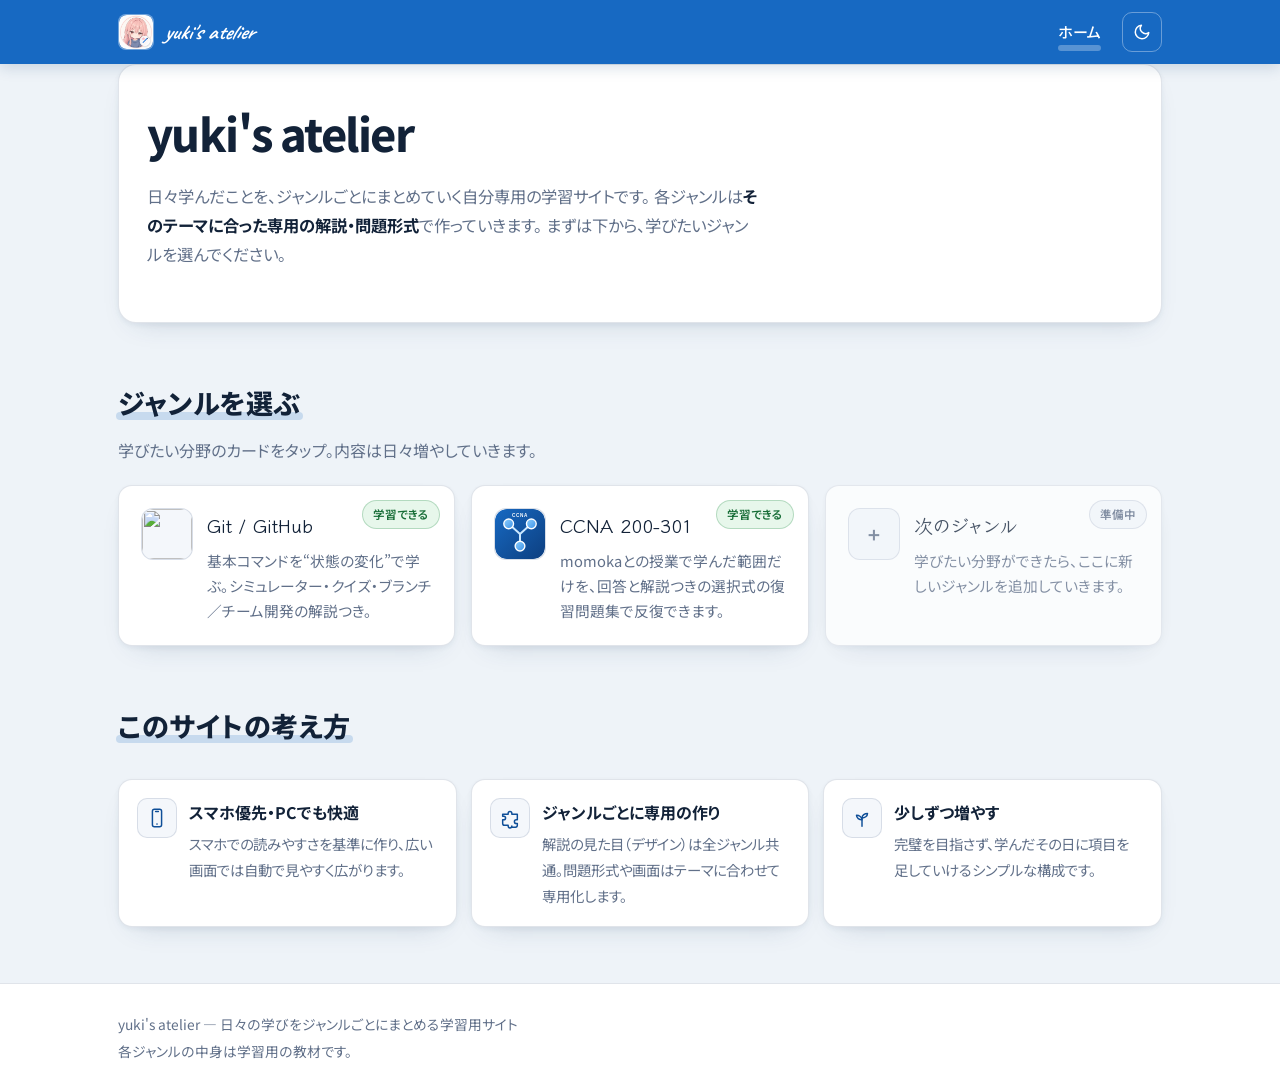
==== commit ffff8c14: "style: unify atelier visual system and fix CCNA icon" ====
--- a/index.html
+++ b/index.html
@@ -70,7 +70,7 @@
 
         <!-- CCNA（公開済み） -->
         <a class="hub-card" href="ccna/index.html">
-          <span class="hub-icon hub-icon-image" aria-hidden="true"><img src="https://cdn.jsdelivr.net/gh/devicons/devicon@v2.16.0/icons/cisco/cisco-original.svg" alt="" loading="lazy" /></span>
+          <span class="hub-icon hub-icon-image"><img src="assets/icons/ccna-icon.svg" alt="" loading="lazy" /></span>
           <span class="hub-card-body">
             <span class="hub-card-title">CCNA 200-301</span>
             <span class="hub-card-desc">momokaとの授業で学んだ範囲だけを、回答と解説つきの選択式の復習問題集で反復できます。</span>
--- a/css/style.css
+++ b/css/style.css
@@ -873,3 +873,334 @@
 @media (prefers-reduced-motion: reduce) {
   *, *::before, *::after { animation: none !important; transition: none !important; scroll-behavior: auto !important; }
 }
+
+/* ===== CCNA問題集：読みやすいカードUI ===== */
+.ccna-page {
+  --quiz-blue: #1769c2;
+  --quiz-blue-deep: #0f4f98;
+  --quiz-blue-soft: #eaf3ff;
+  --quiz-card: #ffffff;
+  --quiz-choice: #f7f9fc;
+  --quiz-choice-hover: #eef5ff;
+  --quiz-text: #182335;
+  --quiz-muted: #617089;
+  background: #f2f6fa;
+  color: var(--quiz-text);
+}
+.ccna-page::before { display: none; }
+.ccna-page .site-header {
+  background: var(--quiz-blue);
+  border-bottom: 0;
+  box-shadow: 0 3px 14px rgba(20, 63, 108, .18);
+}
+.ccna-page .brand,
+.ccna-page .nav-link,
+.ccna-page .theme-toggle { color: #fff; }
+.ccna-page .brand-mark-image { background: rgba(255,255,255,.16); border-color: rgba(255,255,255,.28); }
+.ccna-page .nav-link:hover,
+.ccna-page .theme-toggle:hover { background: rgba(255,255,255,.14); }
+.ccna-page .theme-toggle { border-color: rgba(255,255,255,.35); background: transparent; }
+.ccna-page main { padding-top: 42px; }
+.ccna-page .hero {
+  border: 0;
+  border-radius: 0;
+  padding: 18px 0 30px;
+  background: transparent;
+  box-shadow: none;
+}
+.ccna-page .hero-title {
+  color: var(--quiz-blue-deep);
+  font-family: var(--font-body);
+  font-size: clamp(2rem, 5vw, 3.1rem);
+  font-style: normal;
+  font-weight: 800;
+  letter-spacing: -.04em;
+}
+.ccna-page .hero-lead,
+.ccna-page .section-lead { color: var(--quiz-muted); }
+.ccna-page .home-section { margin-top: 20px; }
+.ccna-page .section-title {
+  color: var(--quiz-blue-deep);
+  font-family: var(--font-body);
+  font-size: 1.5rem;
+  font-weight: 800;
+}
+.ccna-page .section-title::after { background: rgba(23, 105, 194, .16); }
+.ccna-page .quiz-toolbar {
+  align-items: stretch;
+  margin: 24px 0 22px;
+  padding: 18px;
+  border: 0;
+  border-radius: 18px;
+  background: var(--quiz-card);
+  box-shadow: 0 4px 18px rgba(38, 68, 103, .08);
+}
+.ccna-page .quiz-progress-summary { flex: 1 1 280px; display: grid; align-content: center; gap: 10px; }
+.ccna-page .quiz-progress { color: var(--quiz-muted); font-size: .9rem; font-weight: 700; }
+.ccna-page .quiz-progress-track { height: 10px; overflow: hidden; border-radius: 999px; background: #e2e8f0; }
+.ccna-page .quiz-progress-fill { display: block; height: 100%; width: 0; border-radius: inherit; background: linear-gradient(90deg, var(--quiz-blue), #56a2ed); transition: width .2s ease; }
+.ccna-page .quiz-action {
+  border-color: #d6deea;
+  border-radius: 10px;
+  background: var(--quiz-choice);
+  color: var(--quiz-text);
+  font-weight: 700;
+}
+.ccna-page .quiz-action:hover { border-color: var(--quiz-blue); color: var(--quiz-blue-deep); }
+.ccna-page .question-list { gap: 22px; }
+.ccna-page .chapter-section { gap: 12px; }
+.ccna-page .chapter-heading {
+  padding: 0 2px 10px;
+  border-bottom: 3px solid var(--quiz-blue);
+  color: var(--quiz-blue-deep);
+  font-family: var(--font-body);
+  font-size: 1.35rem;
+  font-weight: 800;
+}
+.ccna-page .quiz-card {
+  padding: clamp(20px, 4vw, 32px);
+  border: 1px solid #e0e7f0;
+  border-radius: 18px;
+  background: var(--quiz-card);
+  box-shadow: 0 5px 20px rgba(38, 68, 103, .08);
+}
+.ccna-page .quiz-meta { color: var(--quiz-muted); font-size: .82rem; font-weight: 700; }
+.ccna-page .quiz-question {
+  margin-bottom: 22px;
+  color: var(--quiz-text);
+  font-family: var(--font-body);
+  font-size: clamp(1.15rem, 2vw, 1.4rem);
+  font-weight: 800;
+  line-height: 1.75;
+}
+.ccna-page .quiz-choices { gap: 11px; }
+.ccna-page .quiz-choice {
+  min-height: 56px;
+  padding: 14px 17px;
+  border: 1px solid #e0e7f0;
+  border-radius: 11px;
+  background: var(--quiz-choice);
+  color: var(--quiz-text);
+  font-size: 1rem;
+  font-weight: 600;
+  line-height: 1.55;
+}
+.ccna-page .quiz-choice:hover:not(:disabled) { border-color: var(--quiz-blue); background: var(--quiz-choice-hover); transform: translateY(-1px); }
+.ccna-page .quiz-choice.correct { border: 2px solid #218744; background: #e7f7eb; color: #155b2c; }
+.ccna-page .quiz-choice.wrong { border: 2px solid #d54855; background: #fff0f1; color: #8f2632; }
+.ccna-page .quiz-result { font-size: 1rem; }
+.ccna-page .quiz-result.is-correct { color: #16733a; }
+.ccna-page .quiz-result.is-wrong { color: #b02735; }
+.ccna-page .quiz-explanation {
+  margin-top: 16px;
+  padding: 16px 18px;
+  border: 1px solid #cfe0f3;
+  border-left: 5px solid var(--quiz-blue);
+  border-radius: 10px;
+  background: var(--quiz-blue-soft);
+  color: var(--quiz-text);
+}
+.ccna-page .review-empty { border-color: #b8cbe1; background: var(--quiz-card); }
+
+@media (prefers-color-scheme: dark) {
+  :root:not([data-theme="light"]) .ccna-page {
+    --quiz-blue: #4d9bea;
+    --quiz-blue-deep: #86bdf5;
+    --quiz-blue-soft: #1d3047;
+    --quiz-card: #202b39;
+    --quiz-choice: #18222e;
+    --quiz-choice-hover: #243b55;
+    --quiz-text: #edf4fb;
+    --quiz-muted: #a9bacd;
+    background: #111923;
+  }
+  :root:not([data-theme="light"]) .ccna-page .quiz-choice.correct { background: #173a27; color: #b9f0c7; border-color: #57bd78; }
+  :root:not([data-theme="light"]) .ccna-page .quiz-choice.wrong { background: #42232a; color: #ffc1c7; border-color: #ee6874; }
+  :root:not([data-theme="light"]) .ccna-page .quiz-progress-track { background: #344252; }
+  :root:not([data-theme="light"]) .ccna-page .quiz-action,
+  :root:not([data-theme="light"]) .ccna-page .quiz-choice { border-color: #3d4b5c; }
+  :root:not([data-theme="light"]) .ccna-page .quiz-card,
+  :root:not([data-theme="light"]) .ccna-page .quiz-toolbar { box-shadow: 0 5px 22px rgba(0,0,0,.24); }
+}
+:root[data-theme="dark"] .ccna-page {
+  --quiz-blue: #4d9bea;
+  --quiz-blue-deep: #86bdf5;
+  --quiz-blue-soft: #1d3047;
+  --quiz-card: #202b39;
+  --quiz-choice: #18222e;
+  --quiz-choice-hover: #243b55;
+  --quiz-text: #edf4fb;
+  --quiz-muted: #a9bacd;
+  background: #111923;
+}
+:root[data-theme="dark"] .ccna-page .quiz-choice.correct { background: #173a27; color: #b9f0c7; border-color: #57bd78; }
+:root[data-theme="dark"] .ccna-page .quiz-choice.wrong { background: #42232a; color: #ffc1c7; border-color: #ee6874; }
+:root[data-theme="dark"] .ccna-page .quiz-progress-track { background: #344252; }
+:root[data-theme="dark"] .ccna-page .quiz-action,
+:root[data-theme="dark"] .ccna-page .quiz-choice { border-color: #3d4b5c; }
+:root[data-theme="dark"] .ccna-page .quiz-card,
+:root[data-theme="dark"] .ccna-page .quiz-toolbar { box-shadow: 0 5px 22px rgba(0,0,0,.24); }
+
+@media (max-width: 600px) {
+  .ccna-page main { padding-top: 24px; }
+  .ccna-page .hero { padding-bottom: 22px; }
+  .ccna-page .quiz-toolbar { padding: 16px; }
+  .ccna-page .quiz-actions { gap: 10px; }
+  .ccna-page .quiz-choice { min-height: 58px; }
+}
+
+/* ===== サイト全体の共通ビジュアル ===== */
+:root {
+  --paper: #ffffff;
+  --paper-deep: #f4f7fb;
+  --paper-sunken: #e5edf6;
+  --page: #eef3f8;
+  --ink: #243247;
+  --ink-strong: #122238;
+  --ink-soft: #617089;
+  --ink-faint: #8798ad;
+  --border: rgba(35, 69, 105, .14);
+  --border-strong: rgba(35, 69, 105, .28);
+  --accent: #1769c2;
+  --accent-deep: #0f4f98;
+  --accent-light: #4a9be5;
+  --marker: rgba(23, 105, 194, .18);
+  --info-bg: #eaf3ff;
+  --info-bd: rgba(23, 105, 194, .22);
+  --warn-bg: #fff2e6;
+  --warn-bd: rgba(201, 106, 35, .28);
+  --ok-bg: #e7f7eb;
+  --ok-bd: rgba(33, 135, 68, .26);
+  --ok-text: #176d37;
+  --ng-text: #b02735;
+  --shadow: 0 2px 5px rgba(35, 69, 105, .06), 0 12px 28px -18px rgba(35, 69, 105, .28);
+  --shadow-lg: 0 5px 12px rgba(35, 69, 105, .10), 0 22px 42px -22px rgba(35, 69, 105, .30);
+}
+body {
+  background: var(--page);
+  color: var(--ink);
+}
+body::before { display: none; }
+h1, h2, h3, h4,
+.hero-title, .view-title, .section-title, .entry-title, .situation-title,
+.command-name, .area-title, .detail-title, .compare-title {
+  font-family: var(--font-body);
+  font-weight: 800;
+  color: var(--ink-strong);
+}
+.hero-title, .view-title { letter-spacing: -.035em; }
+.view-title::after, .section-title::after { background: var(--marker); }
+.site-header {
+  background: var(--accent);
+  border-bottom: 0;
+  box-shadow: 0 3px 14px rgba(20, 63, 108, .18);
+}
+.brand, .nav-link, .theme-toggle { color: #fff; }
+.brand-mark-image { background: rgba(255,255,255,.16); border-color: rgba(255,255,255,.28); }
+.nav-link:hover, .theme-toggle:hover { background: rgba(255,255,255,.14); color: #fff; }
+.theme-toggle { border-color: rgba(255,255,255,.35); background: transparent; }
+.nav-link.active { color: #fff; }
+.nav-link.active::after { background: rgba(255,255,255,.28); }
+.hero, .hub-card, .hub-about-item, .entry-card, .situation-card, .command-card,
+.detail-card, .compare-card, .glane, .state-col, .quiz-card, .quiz-toolbar,
+.review-empty, .quiz-empty, .branch-banner {
+  background: var(--paper);
+  border-color: var(--border);
+  box-shadow: var(--shadow);
+}
+.hero { border-radius: 18px; }
+.hero-title { font-style: normal; }
+.hub-card:hover, .entry-card:hover, .situation-card:hover, .command-card:hover,
+.branch-banner:hover { border-color: var(--accent); box-shadow: var(--shadow-lg); }
+.hub-icon, .entry-icon, .situation-icon, .hub-about-icon, .branch-banner-icon {
+  background: var(--paper-deep);
+  border-color: var(--border);
+  color: var(--accent-deep);
+}
+.hub-icon-image { background: var(--paper-deep); }
+.btn-primary { background: linear-gradient(180deg, var(--accent-light), var(--accent)); border-color: var(--accent-deep); }
+.btn-ghost { background: var(--paper); color: var(--ink); border-color: var(--border-strong); }
+.btn-ghost:hover { background: var(--paper-deep); }
+.command-name, .command-area, .cmd-pill, .card-tag, .arrow-label, .detail-cmd-name {
+  background: var(--paper-deep);
+  border-color: var(--border);
+}
+.callout-info { background: var(--info-bg); border-color: var(--info-bd); }
+.callout-warn { background: var(--warn-bg); border-color: var(--warn-bd); }
+.branch-table, .branch-table thead th { background: var(--paper); }
+.branch-table thead th { background: var(--paper-deep); }
+
+@media (prefers-color-scheme: dark) {
+  :root:not([data-theme="light"]) {
+    --paper: #202b39;
+    --paper-deep: #18222e;
+    --paper-sunken: #2d3b4c;
+    --page: #111923;
+    --ink: #dce8f4;
+    --ink-strong: #f1f6fb;
+    --ink-soft: #a9bacd;
+    --ink-faint: #8294a9;
+    --border: rgba(196, 220, 243, .16);
+    --border-strong: rgba(196, 220, 243, .30);
+    --accent: #4d9bea;
+    --accent-deep: #86bdf5;
+    --accent-light: #72b5f2;
+    --marker: rgba(77, 155, 234, .25);
+    --info-bg: #1d3047;
+    --info-bd: rgba(104, 177, 244, .30);
+    --warn-bg: #3c2d22;
+    --warn-bd: rgba(239, 163, 93, .32);
+    --ok-bg: #173a27;
+    --ok-bd: rgba(87, 189, 120, .34);
+    --ok-text: #b9f0c7;
+    --ng-text: #ffc1c7;
+    --shadow: 0 3px 8px rgba(0,0,0,.22), 0 14px 30px -18px rgba(0,0,0,.55);
+    --shadow-lg: 0 5px 12px rgba(0,0,0,.30), 0 24px 44px -22px rgba(0,0,0,.65);
+  }
+}
+:root[data-theme="dark"] {
+  --paper: #202b39;
+  --paper-deep: #18222e;
+  --paper-sunken: #2d3b4c;
+  --page: #111923;
+  --ink: #dce8f4;
+  --ink-strong: #f1f6fb;
+  --ink-soft: #a9bacd;
+  --ink-faint: #8294a9;
+  --border: rgba(196, 220, 243, .16);
+  --border-strong: rgba(196, 220, 243, .30);
+  --accent: #4d9bea;
+  --accent-deep: #86bdf5;
+  --accent-light: #72b5f2;
+  --marker: rgba(77, 155, 234, .25);
+  --info-bg: #1d3047;
+  --info-bd: rgba(104, 177, 244, .30);
+  --warn-bg: #3c2d22;
+  --warn-bd: rgba(239, 163, 93, .32);
+  --ok-bg: #173a27;
+  --ok-bd: rgba(87, 189, 120, .34);
+  --ok-text: #b9f0c7;
+  --ng-text: #ffc1c7;
+  --shadow: 0 3px 8px rgba(0,0,0,.22), 0 14px 30px -18px rgba(0,0,0,.55);
+  --shadow-lg: 0 5px 12px rgba(0,0,0,.30), 0 24px 44px -22px rgba(0,0,0,.65);
+}
+
+/* CCNAも共通トークンを使い、ページ間の違いは問題形式だけにする */
+.ccna-page {
+  --quiz-blue: var(--accent);
+  --quiz-blue-deep: var(--accent-deep);
+  --quiz-blue-soft: var(--info-bg);
+  --quiz-card: var(--paper);
+  --quiz-choice: var(--paper-deep);
+  --quiz-choice-hover: var(--info-bg);
+  --quiz-text: var(--ink);
+  --quiz-muted: var(--ink-soft);
+  background: var(--page);
+}
+.ccna-page .hero {
+  padding: 30px 28px;
+  border: 1px solid var(--border);
+  border-radius: 18px;
+  background: var(--paper);
+  box-shadow: var(--shadow);
+}
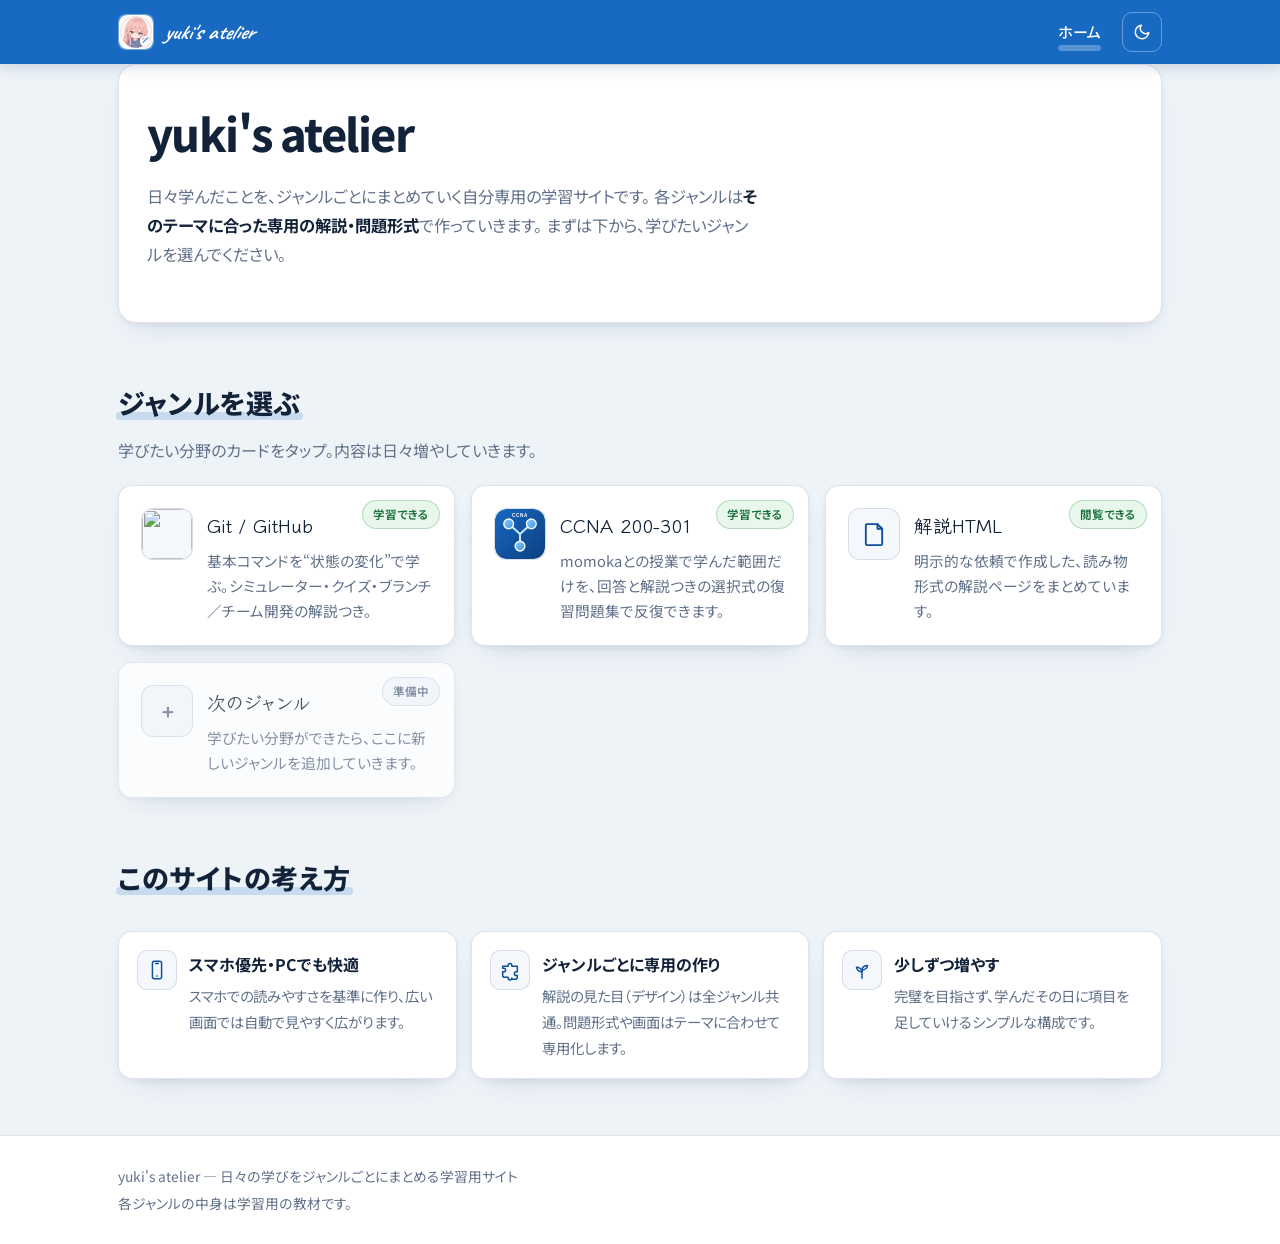
==== commit 843e2923: "fix: add explanations cross-navigation" ====
--- a/index.html
+++ b/index.html
@@ -78,6 +78,18 @@
           <span class="hub-badge hub-badge-ready">学習できる</span>
         </a>
 
+        <!-- 解説HTML（公開済み） -->
+        <a class="hub-card" href="./explanations/index.html">
+          <span class="hub-icon" aria-hidden="true">
+            <svg class="ui-icon ui-icon-lg"><use href="assets/icons/ui-icons.svg#ic-page"/></svg>
+          </span>
+          <span class="hub-card-body">
+            <span class="hub-card-title">解説HTML</span>
+            <span class="hub-card-desc">明示的な依頼で作成した、読み物形式の解説ページをまとめています。</span>
+          </span>
+          <span class="hub-badge hub-badge-ready">閲覧できる</span>
+        </a>
+
         <!-- 今後追加するジャンルのプレースホルダー -->
         <div class="hub-card hub-card-soon" aria-disabled="true">
           <span class="hub-icon" aria-hidden="true">＋</span>
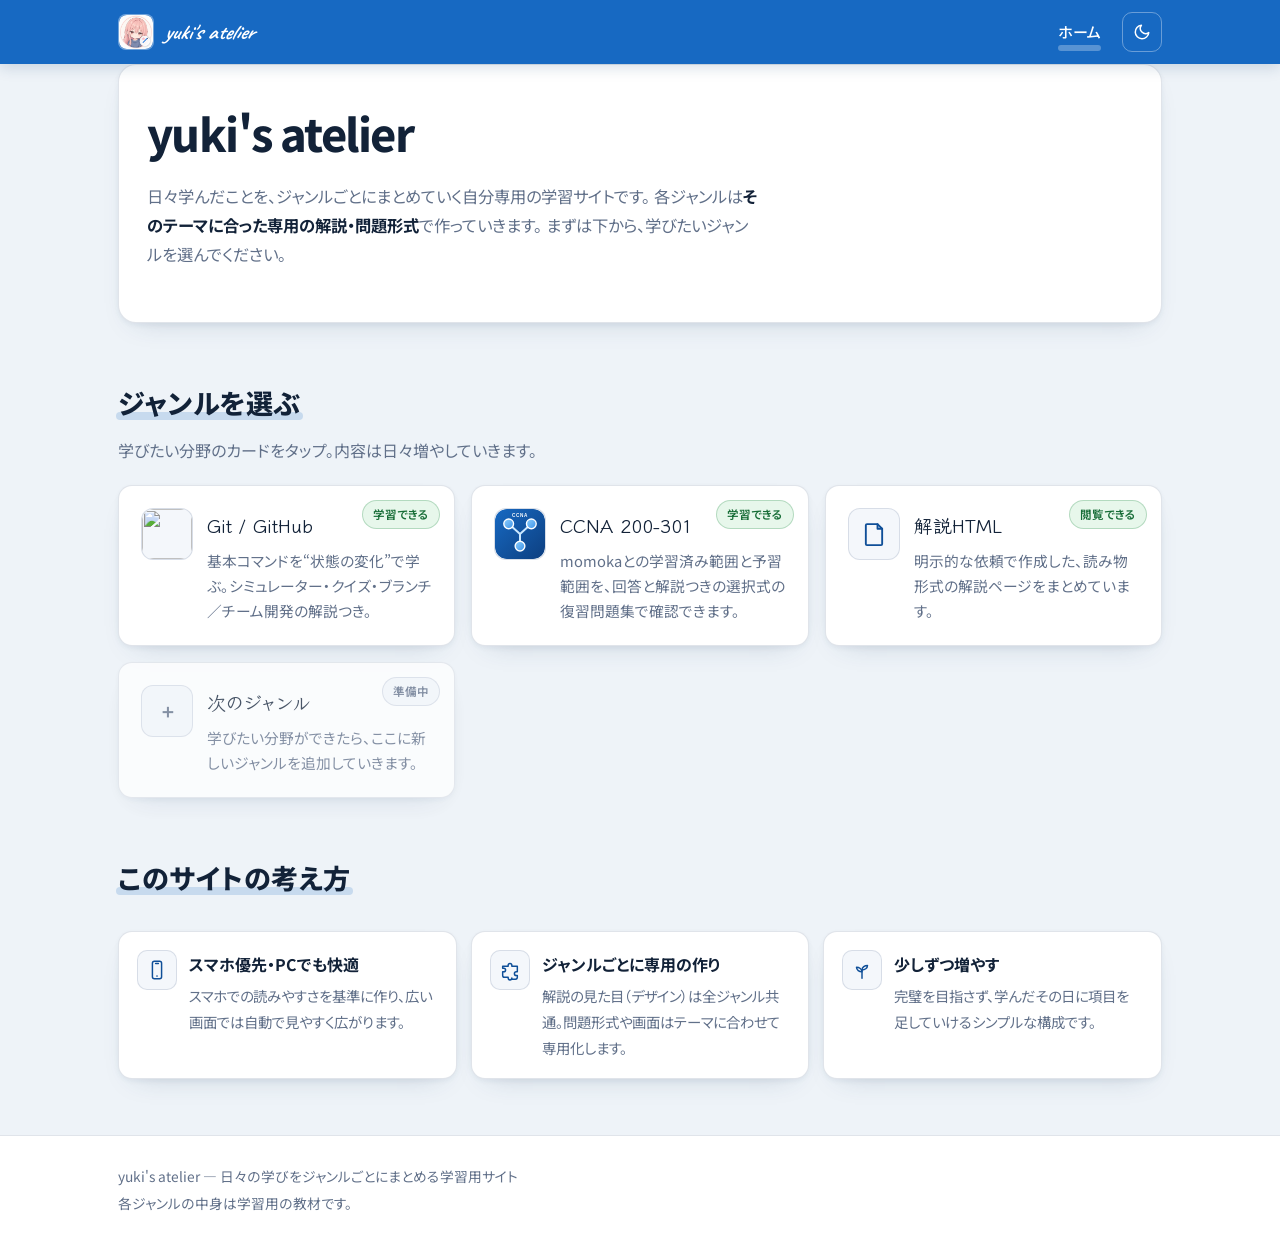
==== commit d2e9780e: "feat(ccna): add chapter 5 preview questions" ====
--- a/index.html
+++ b/index.html
@@ -73,7 +73,7 @@
           <span class="hub-icon hub-icon-image"><img src="assets/icons/ccna-icon.svg" alt="" loading="lazy" /></span>
           <span class="hub-card-body">
             <span class="hub-card-title">CCNA 200-301</span>
-            <span class="hub-card-desc">momokaとの授業で学んだ範囲だけを、回答と解説つきの選択式の復習問題集で反復できます。</span>
+            <span class="hub-card-desc">momokaとの学習済み範囲と予習範囲を、回答と解説つきの選択式の復習問題集で確認できます。</span>
           </span>
           <span class="hub-badge hub-badge-ready">学習できる</span>
         </a>
